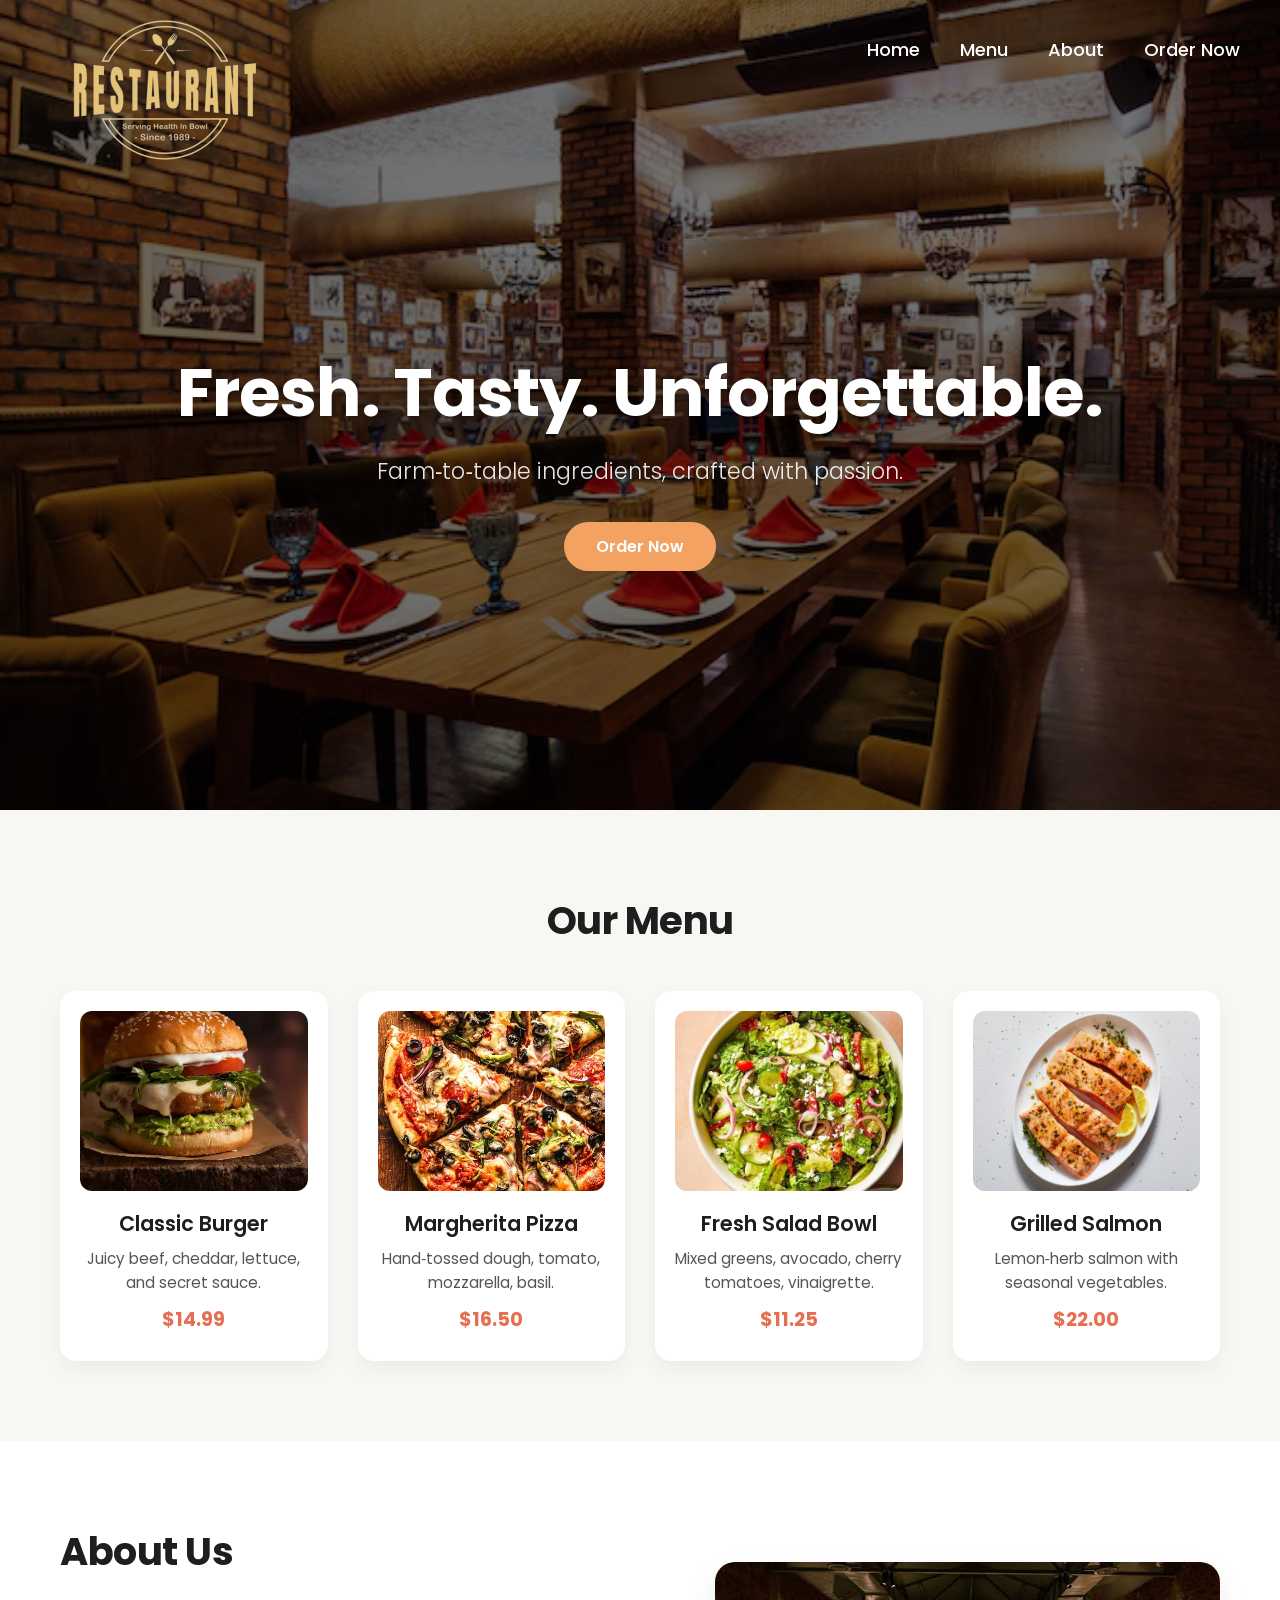
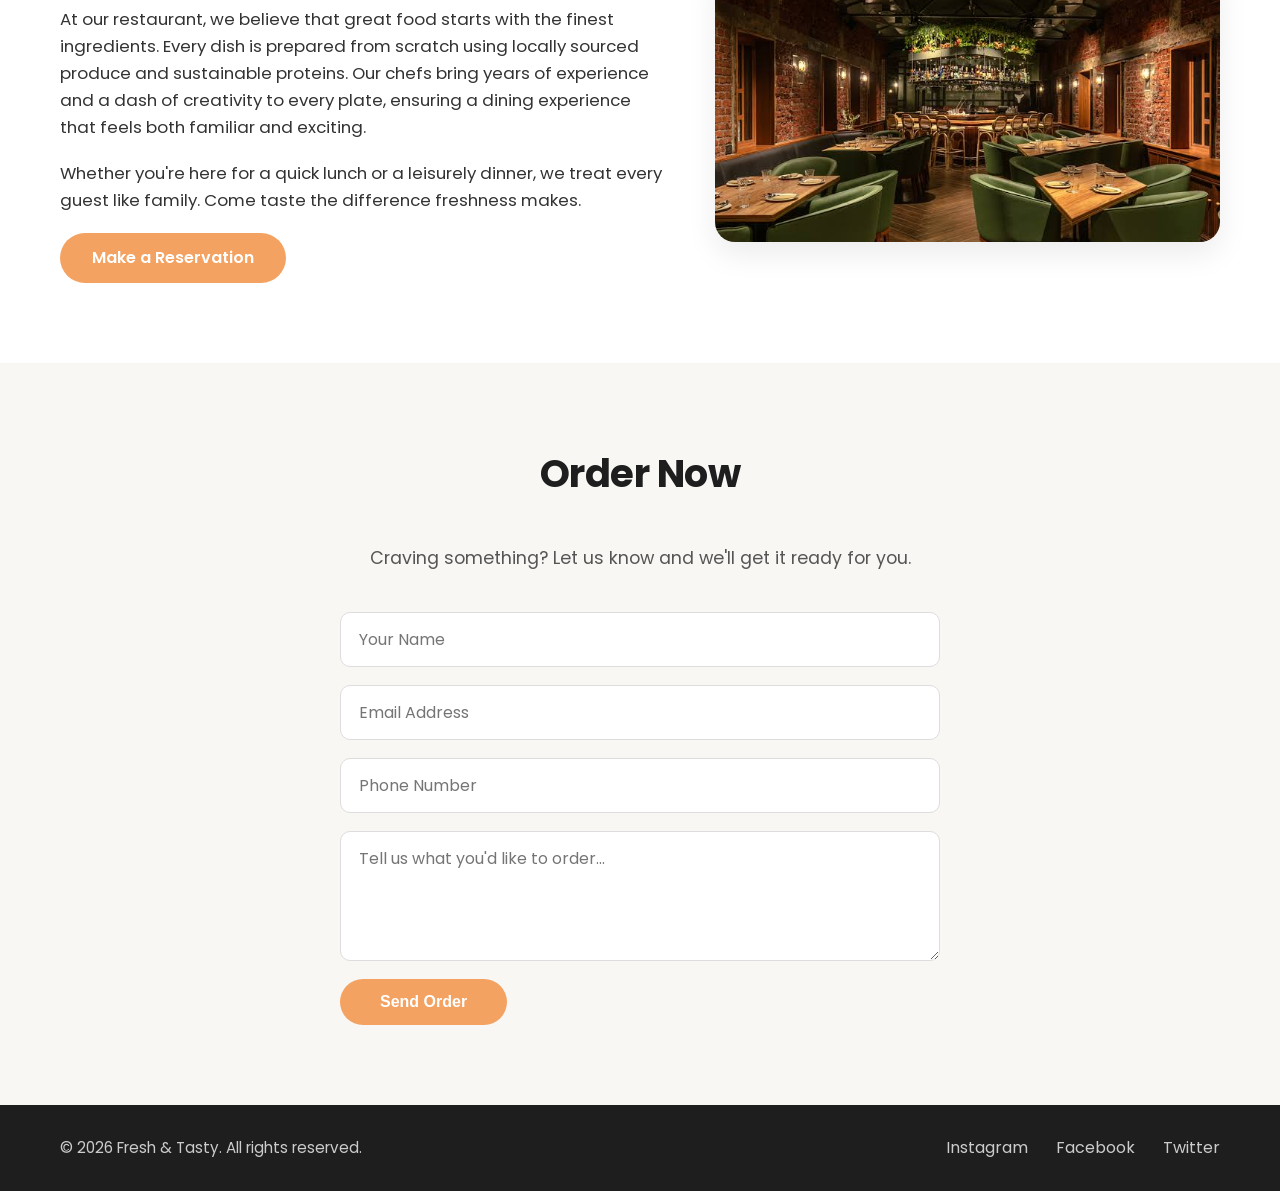
==== index.html @ 949222bb "initial uploading" ====
<!DOCTYPE html>
<html lang="en">
<head>
  <meta charset="UTF-8" />
  <meta name="viewport" content="width=device-width, initial-scale=1.0" />
  <title>Restaurant</title>
  <link rel="stylesheet" href="style.css" />
  <link href="https://fonts.googleapis.com/css2?family=Poppins:wght@300;400;600;700&display=swap" rel="stylesheet" />
</head>
<body>
  <section class="hero" id="home">
    <div class="nav">
      <div class="logo"></div>
      <div class="buttons">
        <a href="#home">Home</a>
        <a href="#menu">Menu</a>
        <a href="#about">About</a>
        <a href="#order">Order Now</a>
      </div>
    </div>
    <div class="hero-content">
      <h1>Fresh. Tasty. Unforgettable.</h1>
      <p>Farm‑to‑table ingredients, crafted with passion.</p>
      <a href="#order" class="btn-primary">Order Now</a>
    </div>
  </section>



  <section class="menu" id="menu">
    <div class="container">
      <h2 class="section-title">Our Menu</h2>
      <div class="menu-grid">
        <div class="menu-item">
          <div class="menu-img" style="background-image: url('burger.webp');"></div>
          <h3>Classic Burger</h3>
          <p>Juicy beef, cheddar, lettuce, and secret sauce.</p>
          <span class="price">$14.99</span>
        </div>
        <div class="menu-item">
          <div class="menu-img" style="background-image: url('pizza.jpg');"></div>
          <h3>Margherita Pizza</h3>
          <p>Hand‑tossed dough, tomato, mozzarella, basil.</p>
          <span class="price">$16.50</span>
        </div>
        <div class="menu-item">
          <div class="menu-img" style="background-image: url('salad.jpg');"></div>
          <h3>Fresh Salad Bowl</h3>
          <p>Mixed greens, avocado, cherry tomatoes, vinaigrette.</p>
          <span class="price">$11.25</span>
        </div>
        <div class="menu-item">
          <div class="menu-img" style="background-image: url('salmon.webp');"></div>
          <h3>Grilled Salmon</h3>
          <p>Lemon‑herb salmon with seasonal vegetables.</p>
          <span class="price">$22.00</span>
        </div>
      </div>
    </div>
  </section>



  <section class="about" id="about">
    <div class="container">
      <div class="about-content">
        <h2 class="section-title">About Us</h2>
        <p>
          At our restaurant, we believe that great food starts with the finest ingredients.
          Every dish is prepared from scratch using locally sourced produce and sustainable
          proteins. Our chefs bring years of experience and a dash of creativity to every plate,
          ensuring a dining experience that feels both familiar and exciting.
        </p>
        <p>
          Whether you're here for a quick lunch or a leisurely dinner, we treat every guest
          like family. Come taste the difference freshness makes.
        </p>
        <a href="#order" class="btn-primary">Make a Reservation</a>
      </div>
      <div class="about-image">
        <div style="background-image: url('about.jpg');"></div>
      </div>
    </div>
  </section>



  <section class="order" id="order">
    <div class="container">
      <h2 class="section-title">Order Now</h2>
      <p class="order-sub">Craving something? Let us know and we'll get it ready for you.</p>
      <form class="order-form">
        <input type="text" placeholder="Your Name" required />
        <input type="email" placeholder="Email Address" required />
        <input type="text" placeholder="Phone Number" />
        <textarea rows="4" placeholder="Tell us what you'd like to order..."></textarea>
        <button type="submit" class="btn-primary">Send Order</button>
      </form>
    </div>
  </section>



  <footer>
    <div class="container">
      <p>&copy; 2026 Fresh & Tasty. All rights reserved.</p>
      <div class="socials">
        <a href="#">Instagram</a>
        <a href="#">Facebook</a>
        <a href="#">Twitter</a>
      </div>
    </div>
  </footer>
</body>
</html>
---- style.css ----
* {
  box-sizing: border-box;
  margin: 0;
  padding: 0;
}

body {
  font-family: 'Poppins', sans-serif;
  line-height: 1.6;
  color: #1e1e1e;
  scroll-behavior: smooth;
}

.container {
  max-width: 1200px;
  margin: 0 auto;
  padding: 0 20px;
}

.section-title {
  font-size: 2.4rem;
  font-weight: 700;
  text-align: center;
  margin-bottom: 2.5rem;
  letter-spacing: -0.5px;
}


.btn-primary {
  display: inline-block;
  background: #f4a261;  
  color: #fff;
  padding: 12px 32px;
  border-radius: 50px;
  text-decoration: none;
  font-weight: 600;
  font-size: 1rem;
  border: none;
  cursor: pointer;
}

.btn-primary:hover {
  background: #e76f51;
  transform: translateY(-2px);
}



.hero {
  position: relative;
  height: 90vh;
  background-image: url(heroimg.avif);
  background-size: cover;
  background-position: center;
  display: flex;
  flex-direction: column;
}

.hero::before {
  content: '';
  position: absolute;
  inset: 0;
  background: rgba(0, 0, 0, 0.55);
  z-index: 1;
}


.nav,
.hero-content {
  position: relative;
  z-index: 2;
}


.nav {
  display: flex;
  justify-content: space-between;
  align-items: center;
  padding: 20px 40px;
  height: 100px;
}

.nav .logo {
  height: 250px;
  width: 250px;
  background-image: url(logo.png);
  background-size: contain;
  background-repeat: no-repeat;
  margin-top: 80px;
}

.nav .buttons {
  display: flex;
  gap: 40px;
}

.nav .buttons a {
  text-decoration: none;
  color: #fff;
  font-size: 18px;
  font-weight: 500;
  transition: color 0.2s;
}

.nav .buttons a:hover {
  color: #f4a261;
}



.hero-content {
  flex: 1;
  display: flex;
  flex-direction: column;
  justify-content: center;
  align-items: center;
  text-align: center;
  color: #fff;
  padding: 0 20px;
}

.hero-content h1 {
  font-size: 4.2rem;
  font-weight: 700;
  margin-bottom: 0.5rem;
  letter-spacing: -1px;
  text-shadow: 0 4px 12px rgba(0,0,0,0.3);
}

.hero-content p {
  font-size: 1.4rem;
  font-weight: 300;
  margin-bottom: 2rem;
  opacity: 0.9;
}



.menu {
  padding: 80px 0;
  background: #f9f7f4;
}

.menu-grid {
  display: grid;
  grid-template-columns: repeat(auto-fit, minmax(240px, 1fr));
  gap: 30px;
}

.menu-item {
  background: #fff;
  border-radius: 16px;
  padding: 20px 20px 25px;
  box-shadow: 0 8px 20px rgba(0,0,0,0.05);
  text-align: center;
  transition: transform 0.25s, box-shadow 0.25s;
}

.menu-item:hover {
  transform: translateY(-6px);
  box-shadow: 0 14px 28px rgba(0,0,0,0.08);
}

.menu-img {
  height: 180px;
  background-size: cover;
  background-position: center;
  border-radius: 12px;
  margin-bottom: 16px;
}

.menu-item h3 {
  font-size: 1.3rem;
  font-weight: 600;
  margin-bottom: 6px;
}

.menu-item p {
  font-size: 0.95rem;
  color: #555;
  margin-bottom: 10px;
}

.menu-item .price {
  font-weight: 700;
  color: #e76f51;
  font-size: 1.2rem;
}



.about {
  padding: 80px 0;
  background: #fff;
}

.about .container {
  display: flex;
  gap: 50px;
  align-items: center;
  flex-wrap: wrap;
}

.about-content {
  flex: 1 1 400px;
}

.about-content .section-title {
  text-align: left;
  margin-bottom: 1.5rem;
}

.about-content p {
  font-size: 1.05rem;
  color: #333;
  margin-bottom: 1.2rem;
}

.about-image {
  flex: 1 1 300px;
  min-height: 280px;
}

.about-image div {
  width: 100%;
  height: 100%;
  min-height: 280px;
  background-size: cover;
  background-position: center;
  border-radius: 20px;
  box-shadow: 0 12px 30px rgba(0,0,0,0.08);
}



.order {
  padding: 80px 0;
  background: #f9f7f4;
}

.order-sub {
  text-align: center;
  font-size: 1.1rem;
  color: #555;
  margin-bottom: 2.5rem;
}

.order-form {
  max-width: 600px;
  margin: 0 auto;
  display: flex;
  flex-direction: column;
  gap: 18px;
}

.order-form input,
.order-form textarea {
  padding: 14px 18px;
  border: 1px solid #ddd;
  border-radius: 10px;
  font-family: inherit;
  font-size: 1rem;
  transition: border-color 0.2s;
}

.order-form input:focus,
.order-form textarea:focus {
  outline: none;
  border-color: #f4a261;
  box-shadow: 0 0 0 3px rgba(244, 162, 97, 0.15);
}

.order-form button {
  align-self: flex-start;
  padding: 14px 40px;
}



footer {
  background: #1e1e1e;
  color: #ccc;
  padding: 30px 0;
}

footer .container {
  display: flex;
  justify-content: space-between;
  align-items: center;
  flex-wrap: wrap;
  gap: 20px;
}

footer p {
  font-size: 0.95rem;
}

footer .socials a {
  color: #ccc;
  text-decoration: none;
  margin-left: 24px;
  font-weight: 400;
  transition: color 0.2s;
}

footer .socials a:hover {
  color: #f4a261;
}


@media (max-width: 768px) {
  .nav {
    flex-direction: column;
    height: auto;
    padding: 15px 20px;
  }
  .nav .logo {
    height: 120px;
    width: 120px;
    margin-top: 0;
  }
  .nav .buttons {
    gap: 20px;
    flex-wrap: wrap;
    justify-content: center;
    margin-top: 8px;
  }
  .nav .buttons a {
    font-size: 16px;
  }

  .hero-content h1 {
    font-size: 2.8rem;
  }
  .hero-content p {
    font-size: 1.1rem;
  }

  .about .container {
    flex-direction: column;
  }
  .about-content .section-title {
    text-align: center;
  }

  .order-form button {
    align-self: center;
  }

  footer .container {
    flex-direction: column;
    text-align: center;
  }
  footer .socials a {
    margin: 0 12px;
  }
}
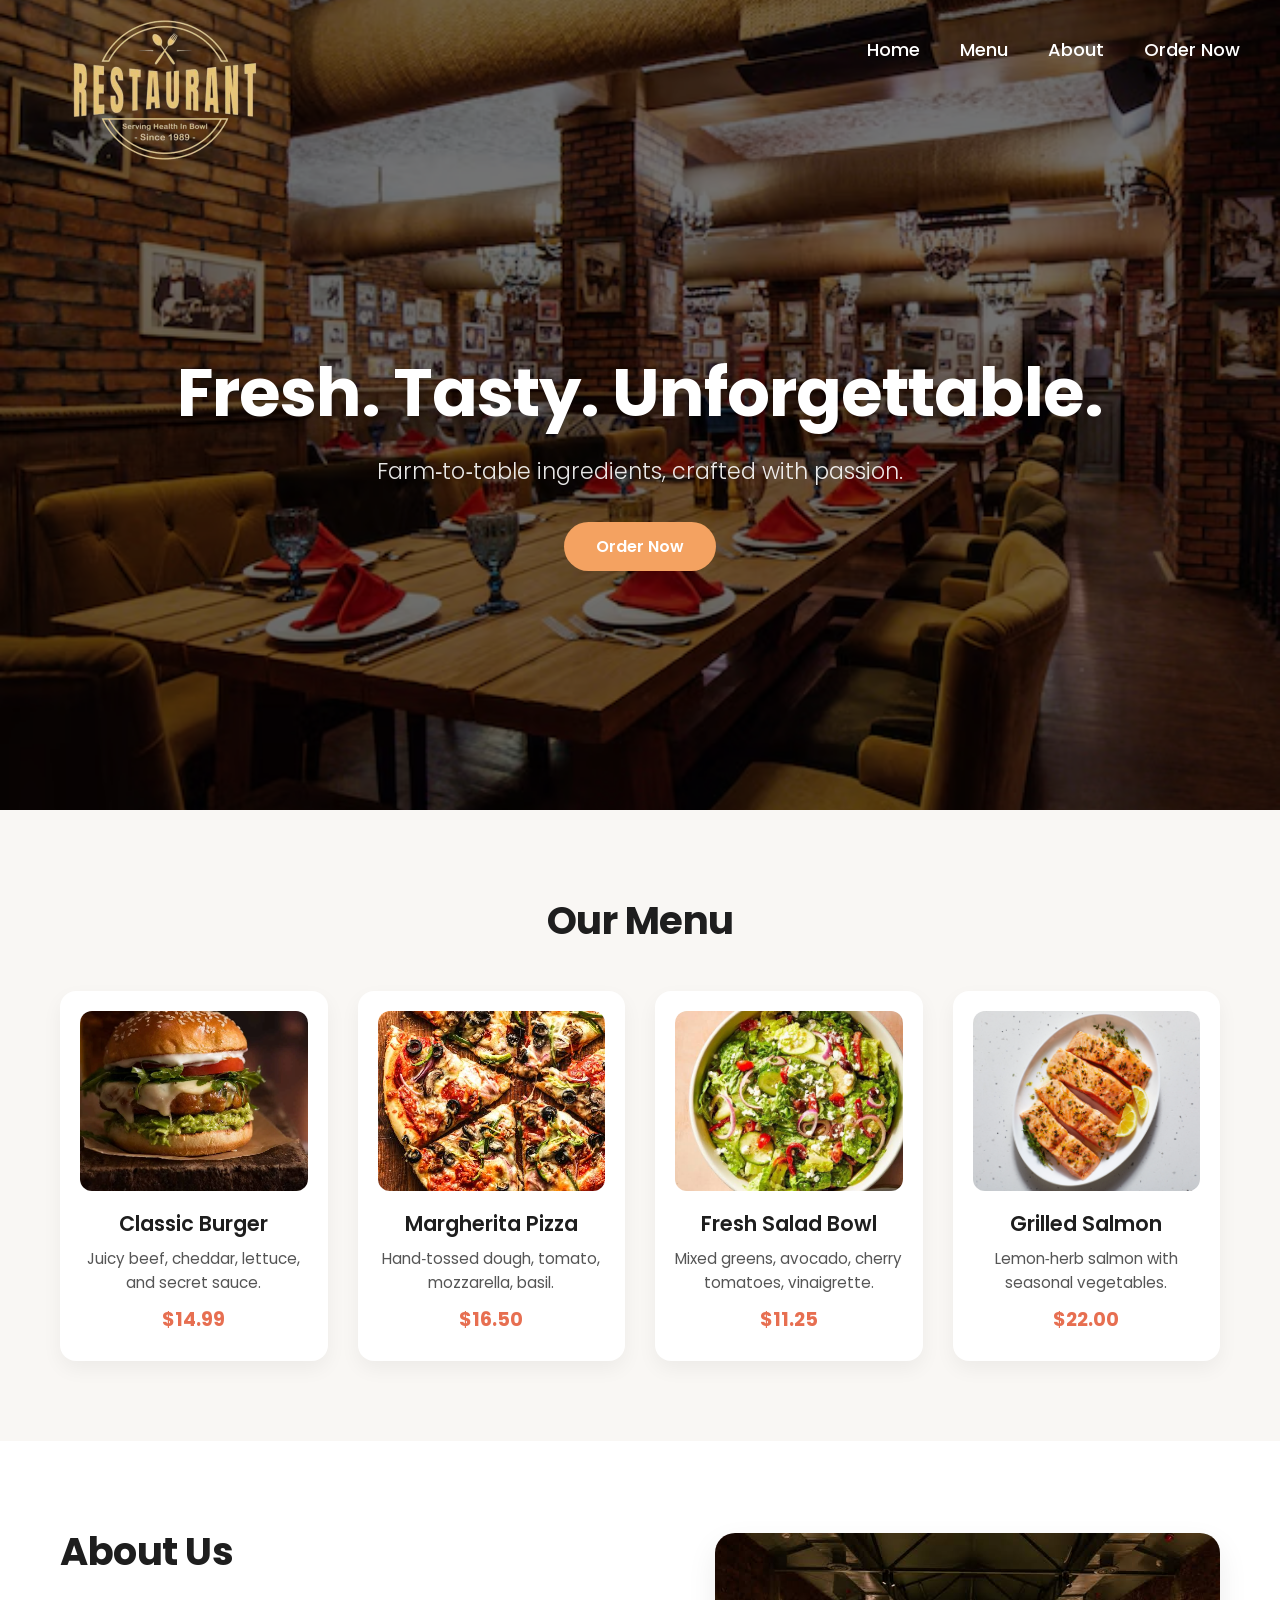
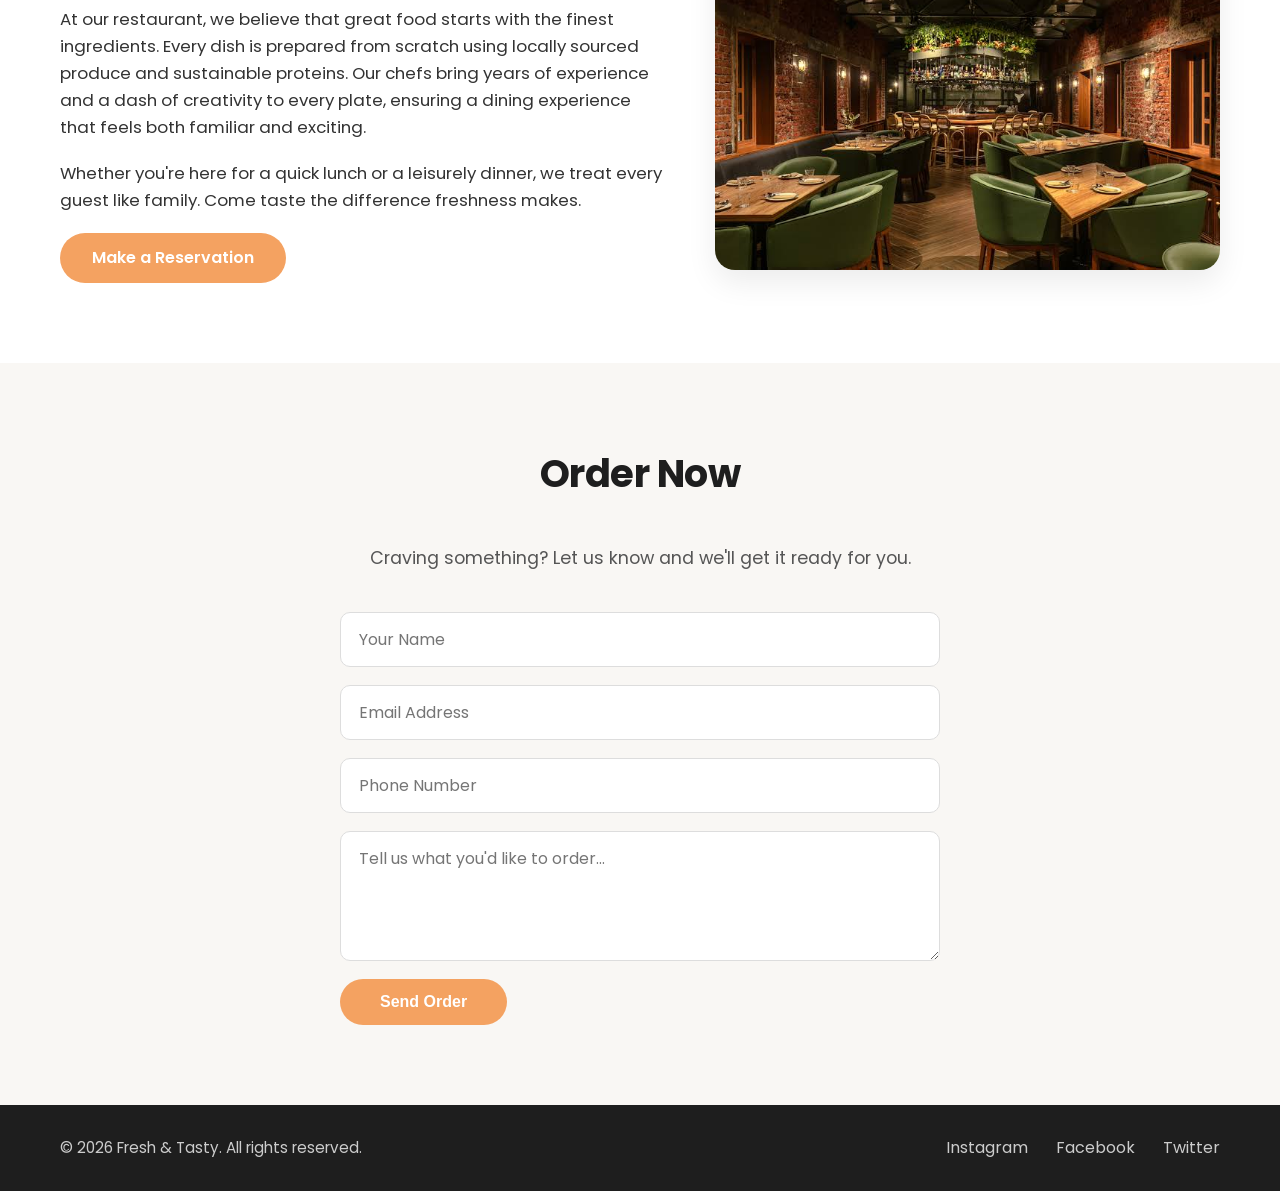
==== commit d8b820d9: "corrected about us image error" ====
--- a/index.html
+++ b/index.html
@@ -78,7 +78,7 @@
         <a href="#order" class="btn-primary">Make a Reservation</a>
       </div>
       <div class="about-image">
-        <div style="background-image: url('about.jpg');"></div>
+        <img src="about.jpg" alt="About Us"/>
       </div>
     </div>
   </section>
--- a/style.css
+++ b/style.css
@@ -25,10 +25,9 @@
   letter-spacing: -0.5px;
 }
 
-
 .btn-primary {
   display: inline-block;
-  background: #f4a261;  
+  background: #f4a261;
   color: #fff;
   padding: 12px 32px;
   border-radius: 50px;
@@ -37,14 +36,13 @@
   font-size: 1rem;
   border: none;
   cursor: pointer;
+  transition: background 0.3s, transform 0.2s;
 }
 
 .btn-primary:hover {
   background: #e76f51;
   transform: translateY(-2px);
 }
-
-
 
 .hero {
   position: relative;
@@ -64,13 +62,11 @@
   z-index: 1;
 }
 
-
 .nav,
 .hero-content {
   position: relative;
   z-index: 2;
 }
-
 
 .nav {
   display: flex;
@@ -89,6 +85,27 @@
   margin-top: 80px;
 }
 
+.nav-toggle {
+  display: none;
+}
+
+.nav-toggle-label {
+  display: none;
+  flex-direction: column;
+  gap: 5px;
+  cursor: pointer;
+  z-index: 3;
+}
+
+.nav-toggle-label span {
+  display: block;
+  width: 30px;
+  height: 3px;
+  background: #fff;
+  border-radius: 3px;
+  transition: 0.3s;
+}
+
 .nav .buttons {
   display: flex;
   gap: 40px;
@@ -106,8 +123,6 @@
   color: #f4a261;
 }
 
-
-
 .hero-content {
   flex: 1;
   display: flex;
@@ -124,7 +139,7 @@
   font-weight: 700;
   margin-bottom: 0.5rem;
   letter-spacing: -1px;
-  text-shadow: 0 4px 12px rgba(0,0,0,0.3);
+  text-shadow: 0 4px 12px rgba(0, 0, 0, 0.3);
 }
 
 .hero-content p {
@@ -134,8 +149,6 @@
   opacity: 0.9;
 }
 
-
-
 .menu {
   padding: 80px 0;
   background: #f9f7f4;
@@ -151,14 +164,14 @@
   background: #fff;
   border-radius: 16px;
   padding: 20px 20px 25px;
-  box-shadow: 0 8px 20px rgba(0,0,0,0.05);
+  box-shadow: 0 8px 20px rgba(0, 0, 0, 0.05);
   text-align: center;
   transition: transform 0.25s, box-shadow 0.25s;
 }
 
 .menu-item:hover {
   transform: translateY(-6px);
-  box-shadow: 0 14px 28px rgba(0,0,0,0.08);
+  box-shadow: 0 14px 28px rgba(0, 0, 0, 0.08);
 }
 
 .menu-img {
@@ -187,8 +200,6 @@
   font-size: 1.2rem;
 }
 
-
-
 .about {
   padding: 80px 0;
   background: #fff;
@@ -221,17 +232,15 @@
   min-height: 280px;
 }
 
-.about-image div {
+.about-image img {
   width: 100%;
   height: 100%;
   min-height: 280px;
-  background-size: cover;
-  background-position: center;
+  object-fit: cover;
   border-radius: 20px;
-  box-shadow: 0 12px 30px rgba(0,0,0,0.08);
-}
-
-
+  box-shadow: 0 12px 30px rgba(0, 0, 0, 0.08);
+  display: block;
+}
 
 .order {
   padding: 80px 0;
@@ -275,8 +284,6 @@
   padding: 14px 40px;
 }
 
-
-
 footer {
   background: #1e1e1e;
   color: #ccc;
@@ -307,26 +314,56 @@
   color: #f4a261;
 }
 
+@media (max-width: 992px) {
+  .section-title {
+    font-size: 2rem;
+  }
+  .hero-content h1 {
+    font-size: 3.5rem;
+  }
+  .nav .buttons {
+    gap: 25px;
+  }
+  .nav .buttons a {
+    font-size: 16px;
+  }
+}
 
 @media (max-width: 768px) {
   .nav {
-    flex-direction: column;
+    flex-wrap: wrap;
     height: auto;
     padding: 15px 20px;
-  }
+    position: relative;
+  }
+
   .nav .logo {
     height: 120px;
     width: 120px;
     margin-top: 0;
   }
+
+  .nav-toggle-label {
+    display: flex;
+  }
+
   .nav .buttons {
-    gap: 20px;
-    flex-wrap: wrap;
-    justify-content: center;
-    margin-top: 8px;
-  }
+    flex-direction: column;
+    align-items: center;
+    gap: 15px;
+    width: 100%;
+    max-height: 0;
+    overflow: hidden;
+    transition: max-height 0.4s ease;
+    margin-top: 10px;
+  }
+
+  .nav-toggle:checked ~ .buttons {
+    max-height: 300px;
+  }
+
   .nav .buttons a {
-    font-size: 16px;
+    font-size: 18px;
   }
 
   .hero-content h1 {
@@ -336,11 +373,22 @@
     font-size: 1.1rem;
   }
 
+  .menu-grid {
+    grid-template-columns: repeat(auto-fit, minmax(200px, 1fr));
+  }
+
   .about .container {
     flex-direction: column;
   }
   .about-content .section-title {
     text-align: center;
+  }
+  .about-image {
+    width: 100%;
+    min-height: auto;
+  }
+  .about-image img {
+    min-height: 200px;
   }
 
   .order-form button {
@@ -354,4 +402,38 @@
   footer .socials a {
     margin: 0 12px;
   }
+}
+
+@media (max-width: 480px) {
+  .hero {
+    height: 80vh;
+  }
+  .hero-content h1 {
+    font-size: 2.2rem;
+  }
+  .hero-content p {
+    font-size: 1rem;
+  }
+  .section-title {
+    font-size: 1.8rem;
+  }
+  .menu-grid {
+    grid-template-columns: 1fr;
+  }
+  .nav .logo {
+    height: 90px;
+    width: 90px;
+  }
+  .btn-primary {
+    padding: 10px 24px;
+    font-size: 0.9rem;
+  }
+  .order-form input,
+  .order-form textarea {
+    font-size: 0.95rem;
+    padding: 12px 14px;
+  }
+  .about-content p {
+    font-size: 0.95rem;
+  }
 }
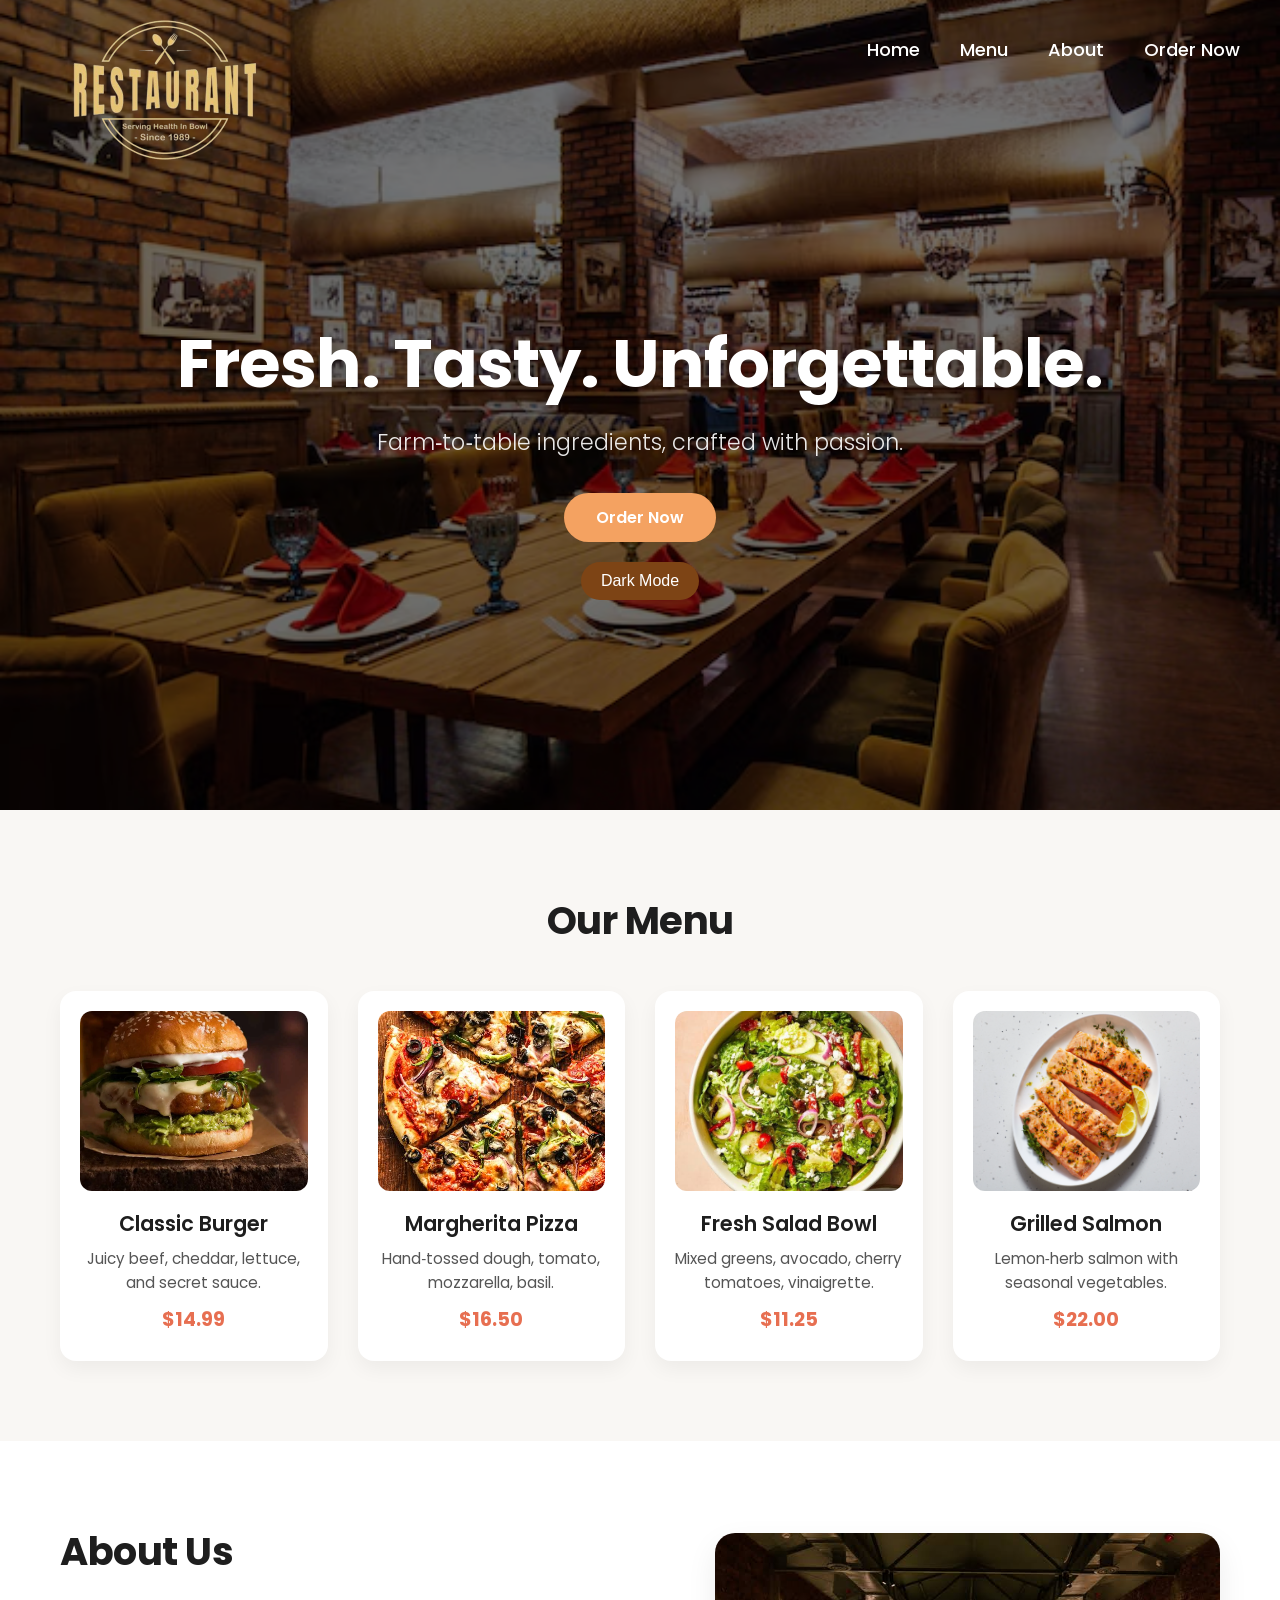
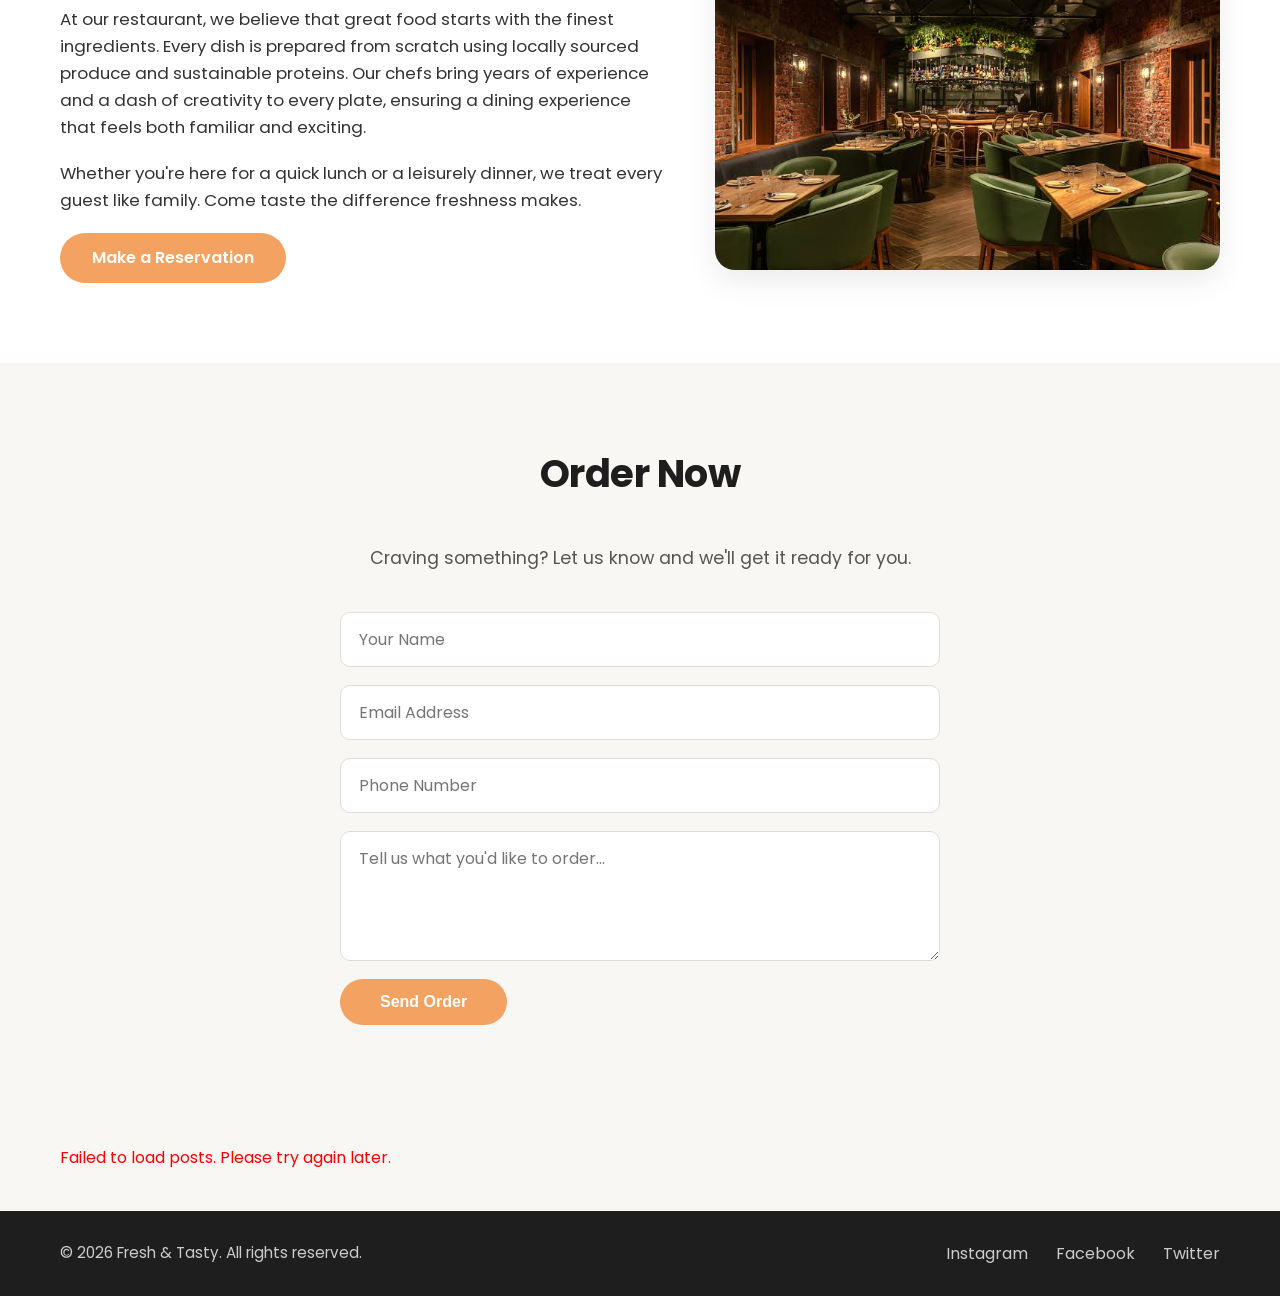
==== commit 6b3d85ff: "added logic through script.js" ====
--- a/index.html
+++ b/index.html
@@ -22,10 +22,9 @@
       <h1>Fresh. Tasty. Unforgettable.</h1>
       <p>Farm‑to‑table ingredients, crafted with passion.</p>
       <a href="#order" class="btn-primary">Order Now</a>
+      <button class="toggle-btn">Dark Mode</button>
     </div>
   </section>
-
-
 
   <section class="menu" id="menu">
     <div class="container">
@@ -59,8 +58,6 @@
     </div>
   </section>
 
-
-
   <section class="about" id="about">
     <div class="container">
       <div class="about-content">
@@ -83,23 +80,25 @@
     </div>
   </section>
 
-
-
   <section class="order" id="order">
     <div class="container">
       <h2 class="section-title">Order Now</h2>
       <p class="order-sub">Craving something? Let us know and we'll get it ready for you.</p>
-      <form class="order-form">
-        <input type="text" placeholder="Your Name" required />
+      <form class="order-form" id="order-form">
+        <input type="text" id="name" placeholder="Your Name" required />
         <input type="email" placeholder="Email Address" required />
         <input type="text" placeholder="Phone Number" />
-        <textarea rows="4" placeholder="Tell us what you'd like to order..."></textarea>
+        <textarea id="order-details" rows="4" placeholder="Tell us what you'd like to order..."></textarea>
         <button type="submit" class="btn-primary">Send Order</button>
       </form>
     </div>
   </section>
 
-
+  <section class="posts" id="posts">
+    <div class="container">
+      <div id="posts-container"></div>
+    </div>
+  </section>
 
   <footer>
     <div class="container">
@@ -111,5 +110,7 @@
       </div>
     </div>
   </footer>
+
+  <script src="script.js"></script>
 </body>
 </html>
--- a/style.css
+++ b/style.css
@@ -9,6 +9,7 @@
   line-height: 1.6;
   color: #1e1e1e;
   scroll-behavior: smooth;
+  transition: background 0.3s, color 0.3s;
 }
 
 .container {
@@ -85,27 +86,6 @@
   margin-top: 80px;
 }
 
-.nav-toggle {
-  display: none;
-}
-
-.nav-toggle-label {
-  display: none;
-  flex-direction: column;
-  gap: 5px;
-  cursor: pointer;
-  z-index: 3;
-}
-
-.nav-toggle-label span {
-  display: block;
-  width: 30px;
-  height: 3px;
-  background: #fff;
-  border-radius: 3px;
-  transition: 0.3s;
-}
-
 .nav .buttons {
   display: flex;
   gap: 40px;
@@ -147,6 +127,23 @@
   font-weight: 300;
   margin-bottom: 2rem;
   opacity: 0.9;
+}
+
+.toggle-btn {
+  background-color: #7d4415;
+  color: #fff;
+  border: none;
+  margin-top: 20px;
+  padding: 10px 20px;
+  border-radius: 50px;
+  cursor: pointer;
+  font-size: 1rem;
+  transition: background-color 0.3s, transform 0.2s;
+}
+
+.toggle-btn:hover {
+  background-color: #603613;
+  transform: translateY(-2px);
 }
 
 .menu {
@@ -314,6 +311,59 @@
   color: #f4a261;
 }
 
+body.dark-mode {
+  background: #1a1a1a;
+  color: #f0f0f0;
+}
+body.dark-mode .menu {
+  background: #2a2a2a;
+}
+body.dark-mode .menu-item {
+  background: #333;
+  color: #eee;
+}
+body.dark-mode .menu-item p {
+  color: #ccc;
+}
+body.dark-mode .about {
+  background: #222;
+}
+body.dark-mode .order {
+  background: #2a2a2a;
+}
+body.dark-mode .order-form input,
+body.dark-mode .order-form textarea {
+  background: #444;
+  color: #fff;
+  border-color: #666;
+}
+body.dark-mode .order-form input:focus,
+body.dark-mode .order-form textarea:focus {
+  border-color: #f4a261;
+}
+body.dark-mode .section-title {
+  color: #f4a261;
+}
+body.dark-mode .about-content p {
+  color: #ccc;
+}
+body.dark-mode footer {
+  background: #111;
+}
+body.dark-mode .hero::before {
+  background: rgba(0, 0, 0, 0.75);
+}
+
+.confirmation-message {
+  background: #4caf50;
+  color: white;
+  padding: 15px 20px;
+  border-radius: 10px;
+  margin-top: 20px;
+  text-align: center;
+  font-weight: 600;
+}
+
 @media (max-width: 992px) {
   .section-title {
     font-size: 2rem;
@@ -334,49 +384,28 @@
     flex-wrap: wrap;
     height: auto;
     padding: 15px 20px;
-    position: relative;
-  }
-
+  }
   .nav .logo {
     height: 120px;
     width: 120px;
     margin-top: 0;
   }
-
-  .nav-toggle-label {
-    display: flex;
-  }
-
   .nav .buttons {
     flex-direction: column;
     align-items: center;
     gap: 15px;
     width: 100%;
-    max-height: 0;
-    overflow: hidden;
-    transition: max-height 0.4s ease;
     margin-top: 10px;
   }
-
-  .nav-toggle:checked ~ .buttons {
-    max-height: 300px;
-  }
-
-  .nav .buttons a {
-    font-size: 18px;
-  }
-
   .hero-content h1 {
     font-size: 2.8rem;
   }
   .hero-content p {
     font-size: 1.1rem;
   }
-
   .menu-grid {
     grid-template-columns: repeat(auto-fit, minmax(200px, 1fr));
   }
-
   .about .container {
     flex-direction: column;
   }
@@ -390,11 +419,9 @@
   .about-image img {
     min-height: 200px;
   }
-
   .order-form button {
     align-self: center;
   }
-
   footer .container {
     flex-direction: column;
     text-align: center;
@@ -436,4 +463,23 @@
   .about-content p {
     font-size: 0.95rem;
   }
+}
+
+.posts{
+  padding: 40px 0;
+  background: #f9f7f4;
+}
+body.dark-mode .posts{
+  background: #2a2a2a;
+}
+
+body.dark-mode #posts-container {
+  color: #f0f0f0;  
+}
+body.dark-mode #posts-container li {
+  color: #f0f0f0;
+  border-bottom: 1px solid #444;
+}
+body.dark-mode #posts-container h3 {
+  color: #f4a261;
 }
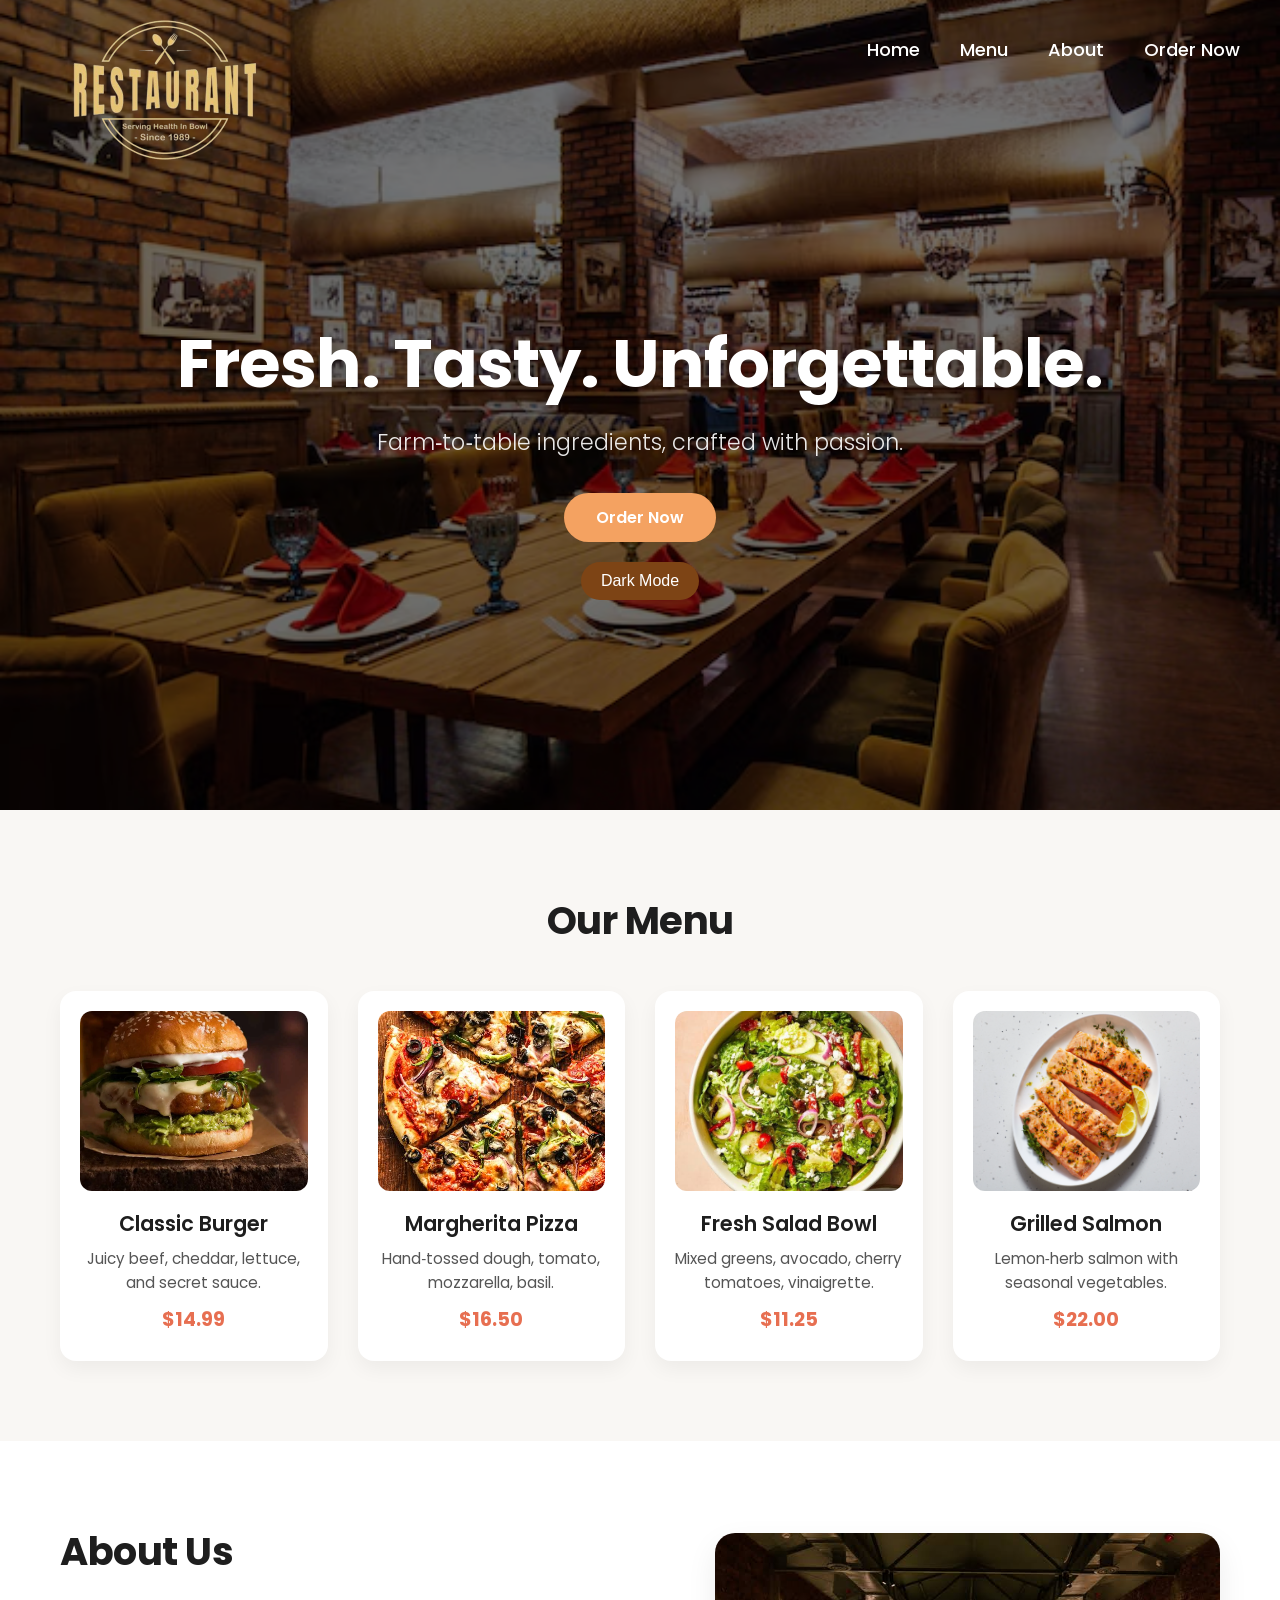
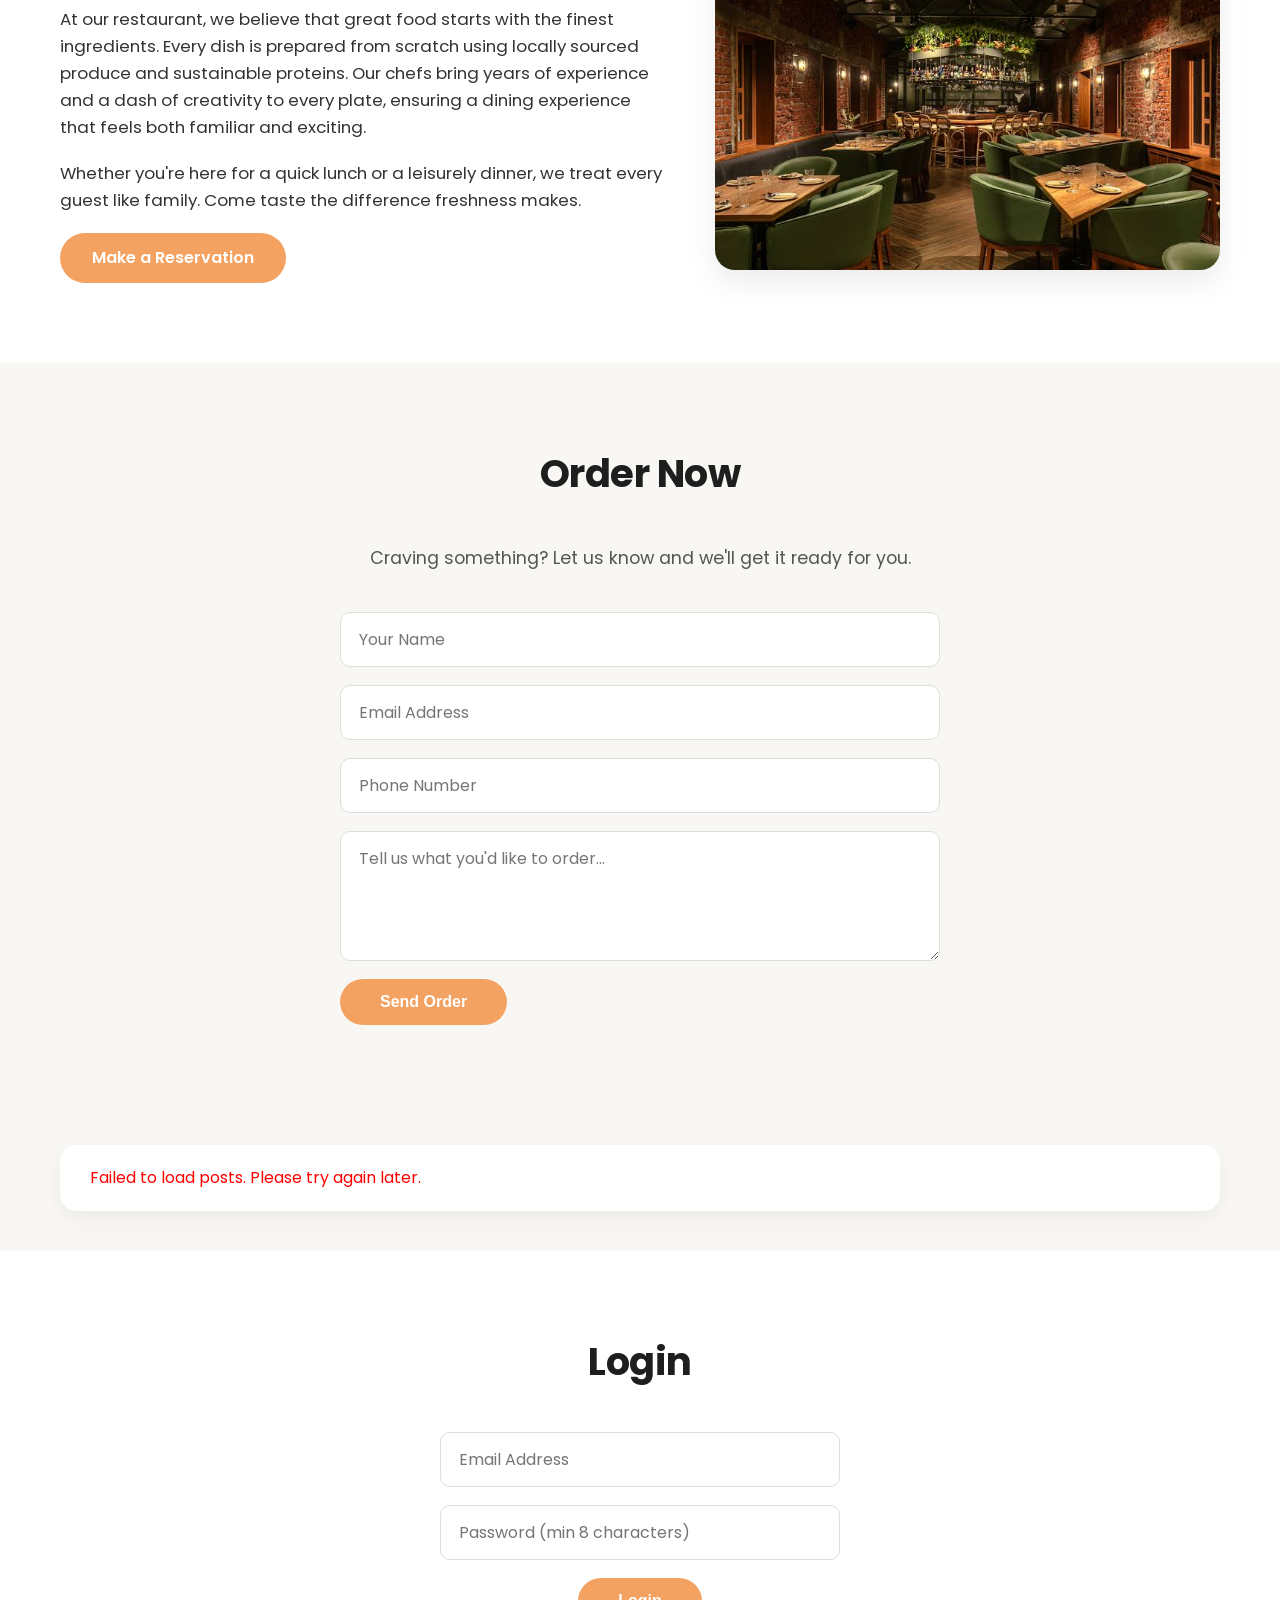
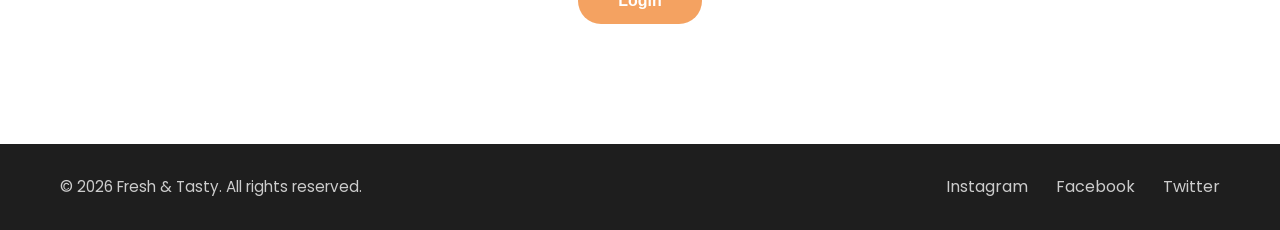
==== commit 1fe471fb: "added login form at bottom" ====
--- a/index.html
+++ b/index.html
@@ -1,5 +1,6 @@
 <!DOCTYPE html>
 <html lang="en">
+
 <head>
   <meta charset="UTF-8" />
   <meta name="viewport" content="width=device-width, initial-scale=1.0" />
@@ -7,6 +8,7 @@
   <link rel="stylesheet" href="style.css" />
   <link href="https://fonts.googleapis.com/css2?family=Poppins:wght@300;400;600;700&display=swap" rel="stylesheet" />
 </head>
+
 <body>
   <section class="hero" id="home">
     <div class="nav">
@@ -75,7 +77,7 @@
         <a href="#order" class="btn-primary">Make a Reservation</a>
       </div>
       <div class="about-image">
-        <img src="about.jpg" alt="About Us"/>
+        <img src="about.jpg" alt="About Us" />
       </div>
     </div>
   </section>
@@ -100,6 +102,18 @@
     </div>
   </section>
 
+  <section class="login" id="login">
+    <div class="container">
+      <h2 class="section-title">Login</h2>
+      <form class="login-form" id="login-form">
+        <input type="email" id="login-email" placeholder="Email Address" required />
+        <input type="password" id="login-password" placeholder="Password (min 8 characters)" required />
+        <button type="submit" class="btn-primary">Login</button>
+      </form>
+      <div id="login-message"></div>
+    </div>
+  </section>
+
   <footer>
     <div class="container">
       <p>&copy; 2026 Fresh & Tasty. All rights reserved.</p>
@@ -113,4 +127,5 @@
 
   <script src="script.js"></script>
 </body>
+
 </html>
--- a/style.css
+++ b/style.css
@@ -469,17 +469,128 @@
   padding: 40px 0;
   background: #f9f7f4;
 }
+
+#posts-container {
+  background: #fff;
+  border-radius: 16px;
+  padding: 20px 30px;
+  box-shadow: 0 8px 20px rgba(0,0,0,0.05);
+}
+
+#posts-container h3 {
+  font-size: 1.5rem;
+  font-weight: 600;
+  color: #1e1e1e;
+  margin-bottom: 1rem;
+  border-bottom: 2px solid #f4a261;
+  padding-bottom: 0.5rem;
+}
+
+#posts-container ul {
+  list-style: none;
+  padding: 0;
+}
+
+#posts-container li {
+  padding: 12px 0;
+  border-bottom: 1px solid #eee;
+}
+
+#posts-container li:last-child {
+  border-bottom: none;
+}
+
+#posts-container li strong {
+  display: block;
+  font-size: 1.1rem;
+  color: #1e1e1e;
+}
+
+#posts-container li small {
+  display: block;
+  color: #666;
+  font-size: 0.9rem;
+  margin-top: 4px;
+}
+
 body.dark-mode .posts{
   background: #2a2a2a;
 }
 
 body.dark-mode #posts-container {
-  color: #f0f0f0;  
+  color: #ccc;  
+  background: #444;
 }
 body.dark-mode #posts-container li {
-  color: #f0f0f0;
   border-bottom: 1px solid #444;
 }
+
 body.dark-mode #posts-container h3 {
   color: #f4a261;
-}+}
+
+body.dark-mode #posts-container li small{
+  color: #ccc;
+}
+
+.login {
+  padding: 80px 0;
+  background: #fff;
+}
+
+.login-form {
+  max-width: 400px;
+  margin: 0 auto;
+  display: flex;
+  flex-direction: column;
+  gap: 18px;
+}
+
+.login-form input {
+  padding: 14px 18px;
+  border: 1px solid #ddd;
+  border-radius: 10px;
+  font-family: inherit;
+  font-size: 1rem;
+}
+
+.login-form input:focus {
+  outline: none;
+  border-color: #f4a261;
+  box-shadow: 0 0 0 3px rgba(244, 162, 97, 0.15);
+}
+
+.login-form button {
+  align-self: center;
+  padding: 14px 40px;
+}
+
+#login-message {
+  text-align: center;
+  margin-top: 20px;
+  font-weight: 600;
+  padding: 10px;
+  border-radius: 8px;
+}
+
+#login-message.success {
+  background: #4caf50;
+  color: white;
+}
+
+#login-message.error {
+  background: #f44336;
+  color: white;
+}
+
+body.dark-mode .login{
+  background: #2a2a2a;
+}
+body.dark-mode .login-form input {
+  background: #444;
+  color: #fff;
+  border-color: #666;
+}
+body.dark-mode .login-form input:focus {
+  border-color: #f4a261;
+}
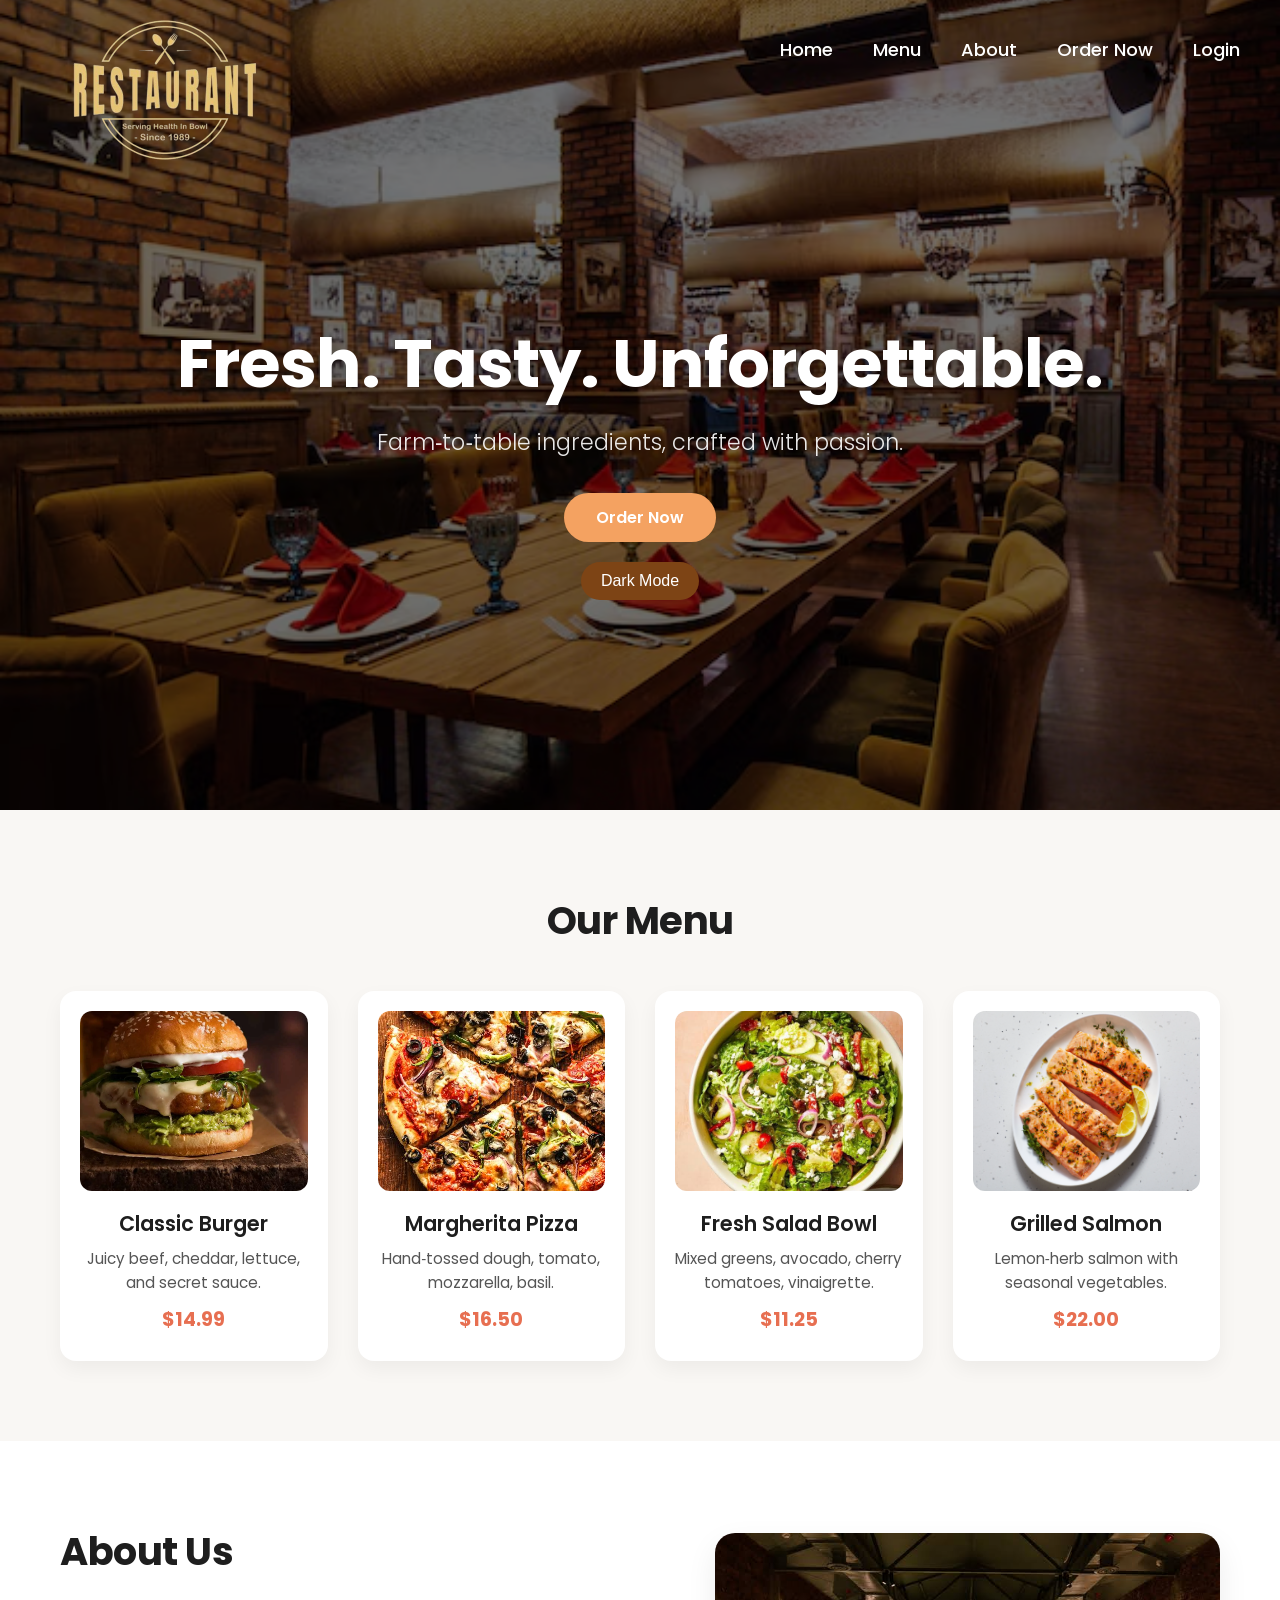
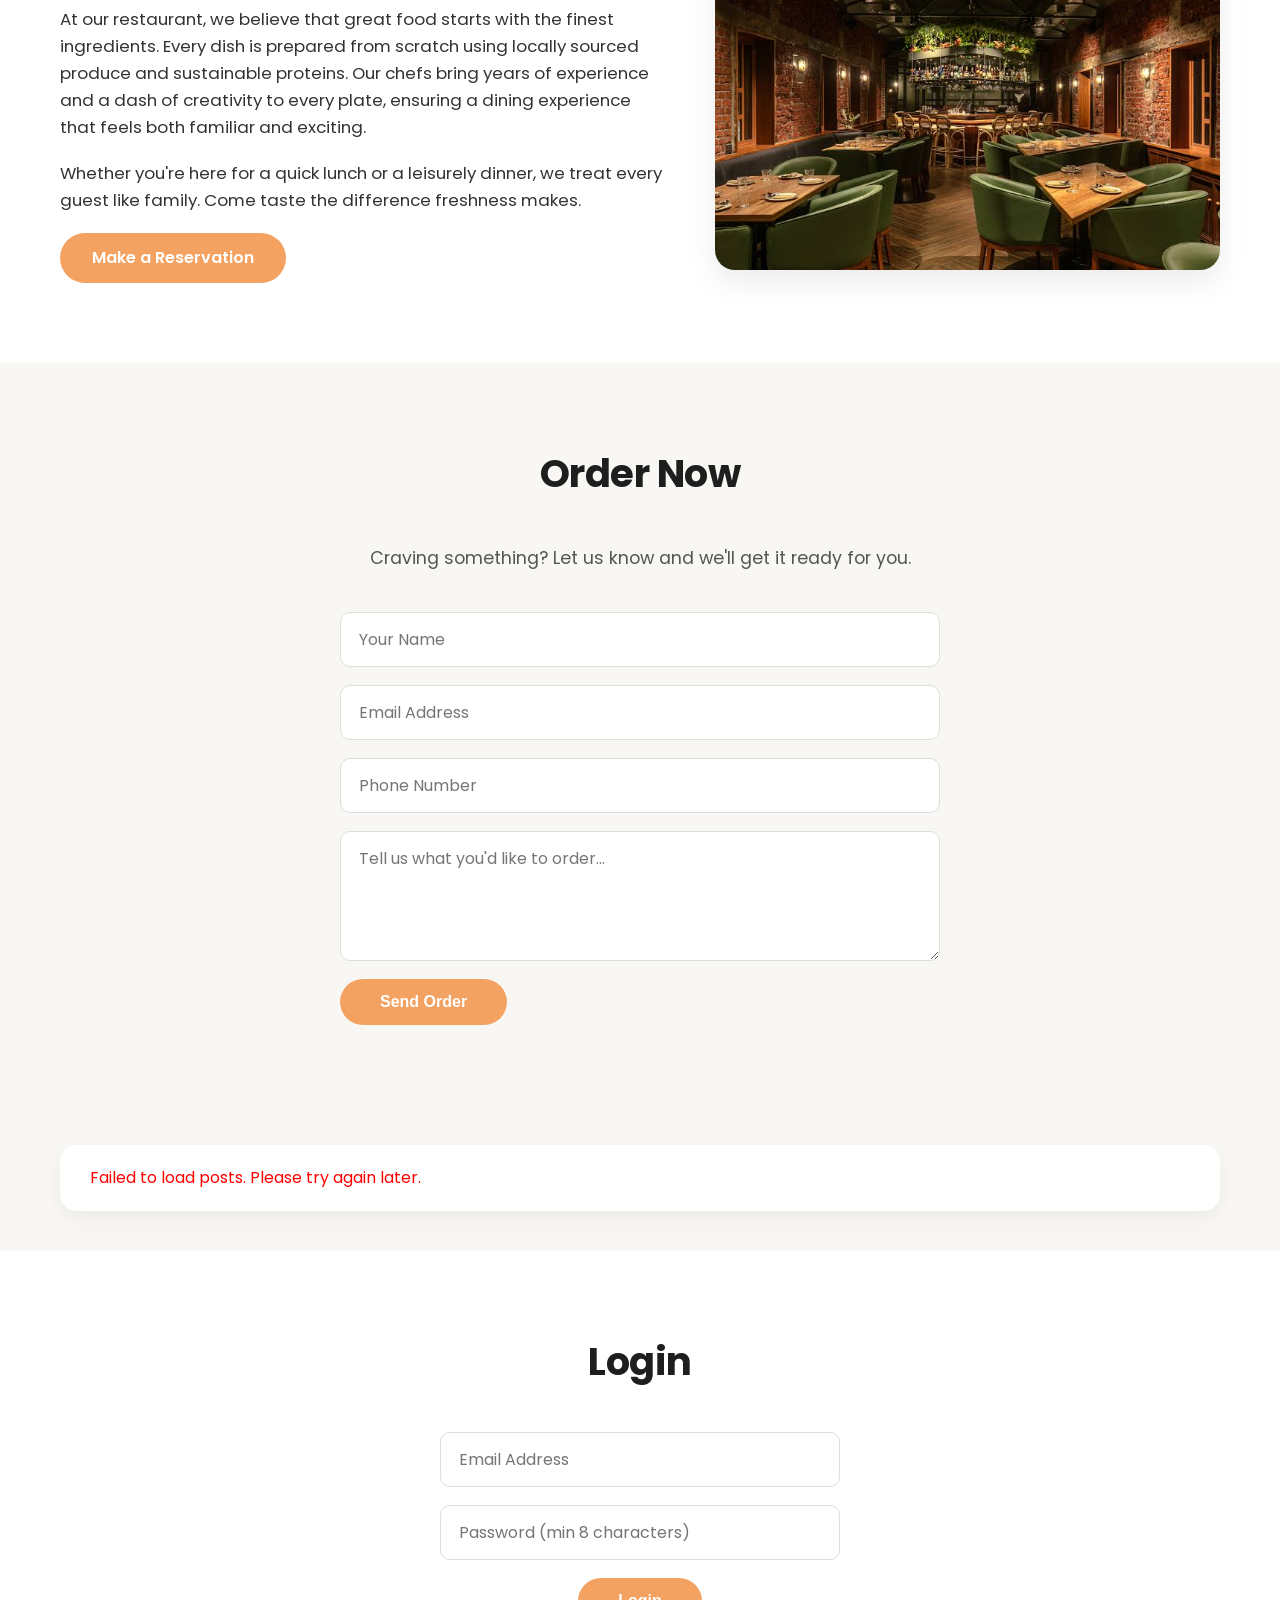
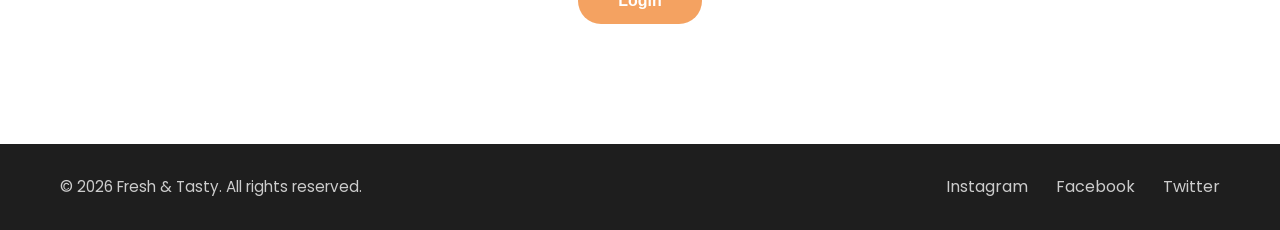
==== commit 6ff6dac9: "added login button in navbar" ====
--- a/index.html
+++ b/index.html
@@ -18,6 +18,7 @@
         <a href="#menu">Menu</a>
         <a href="#about">About</a>
         <a href="#order">Order Now</a>
+        <a href="#login">Login</a>
       </div>
     </div>
     <div class="hero-content">
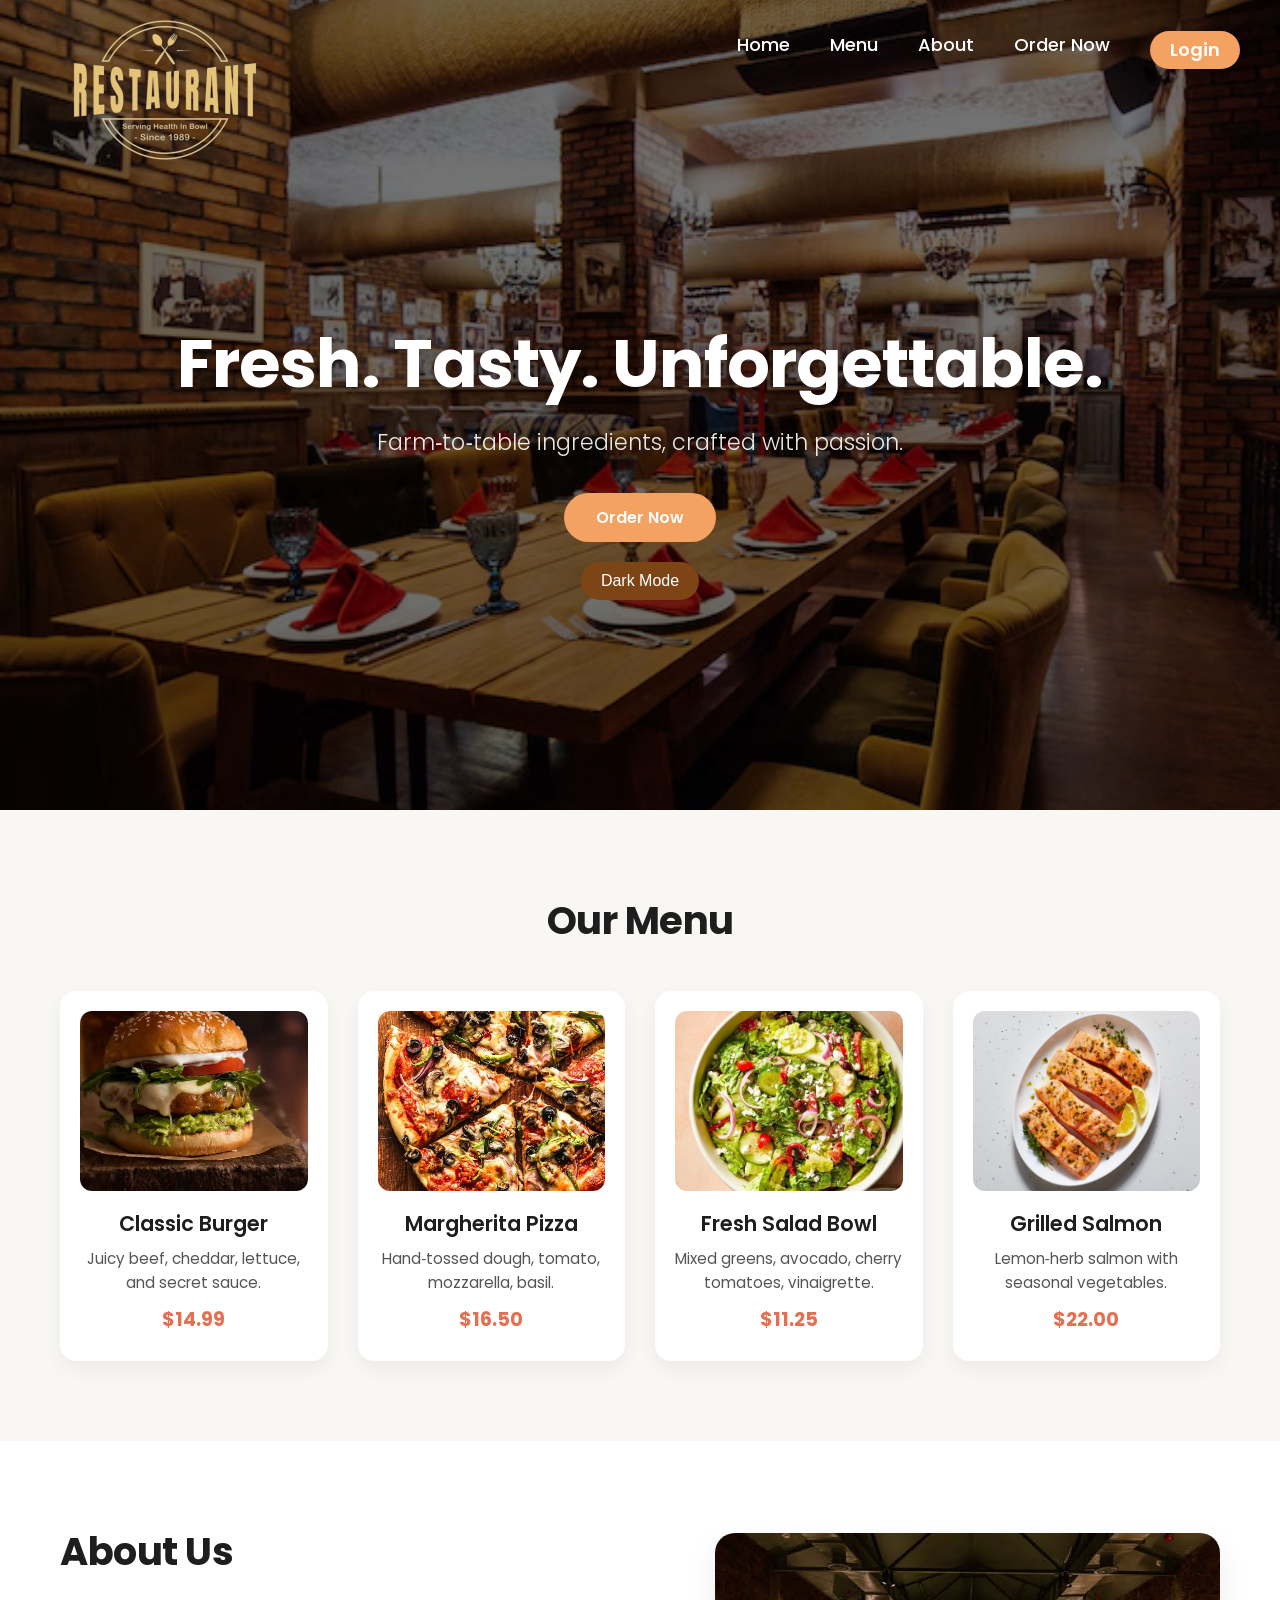
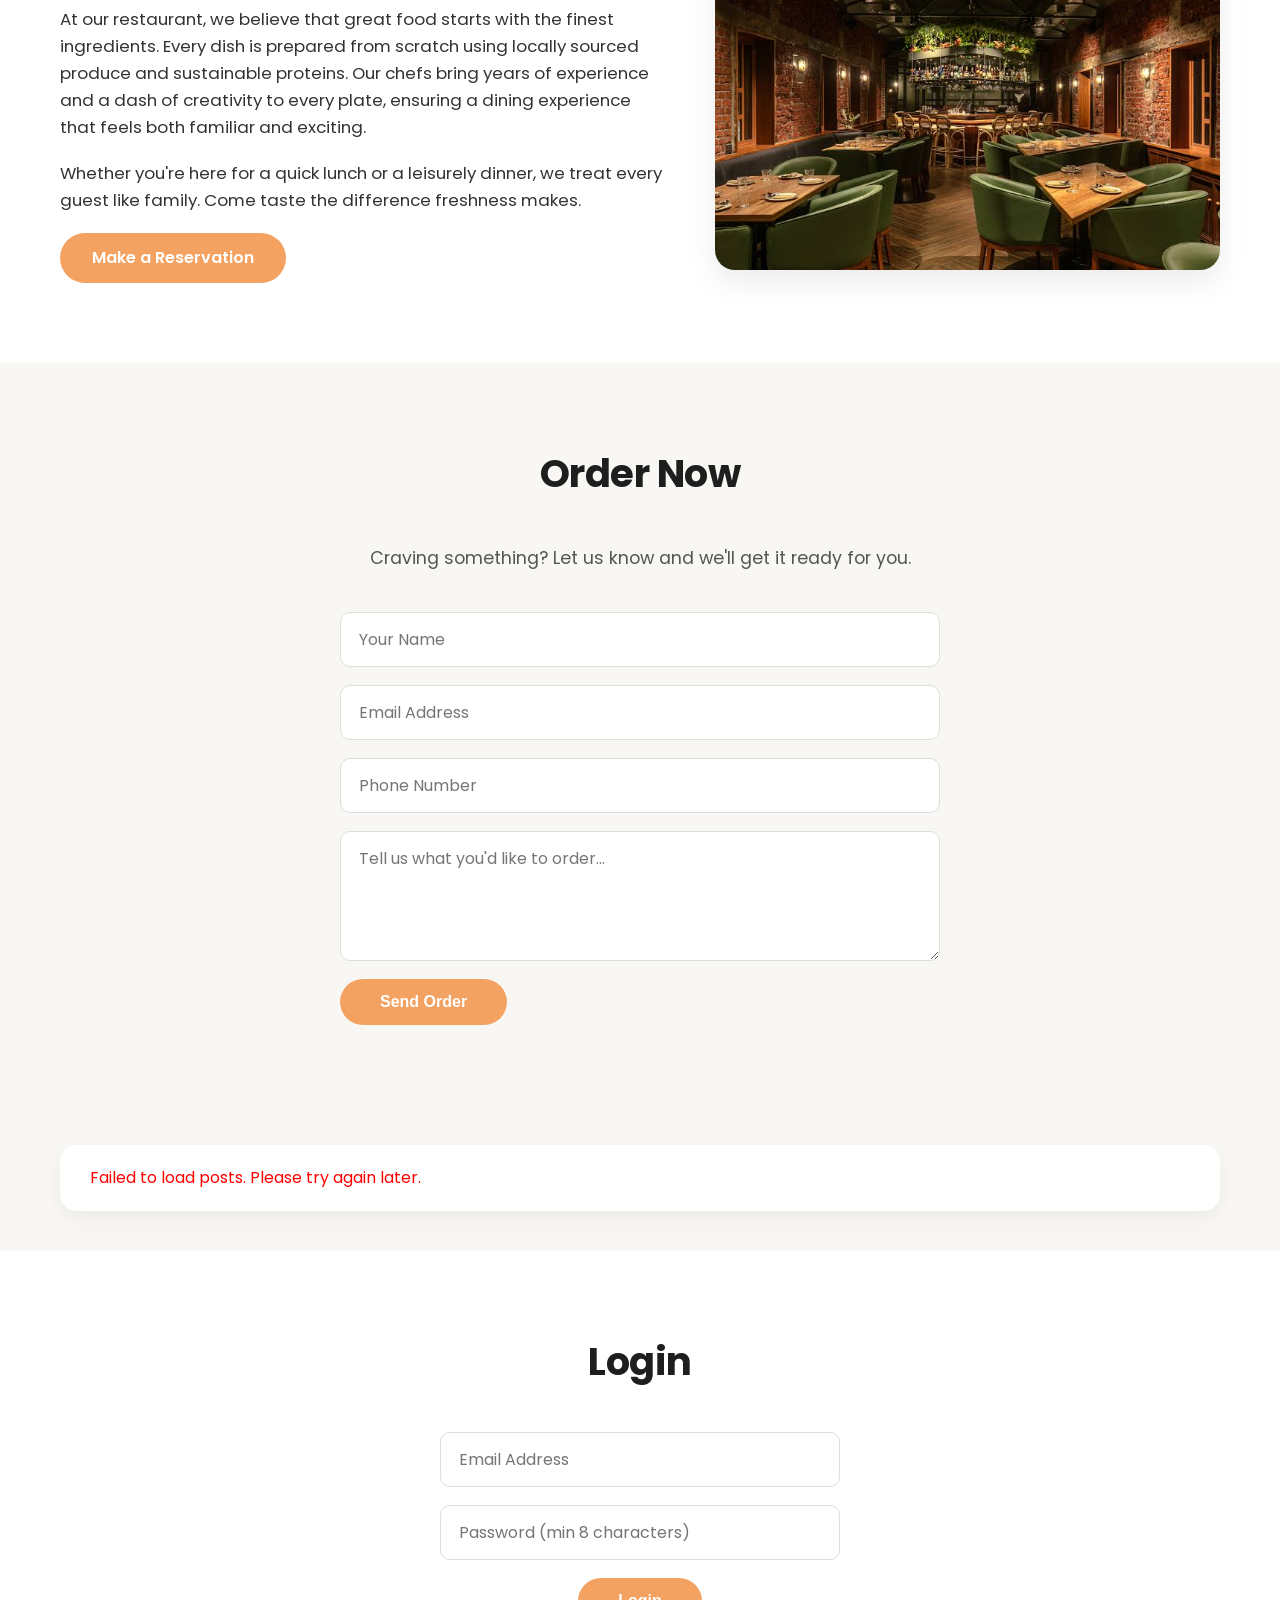
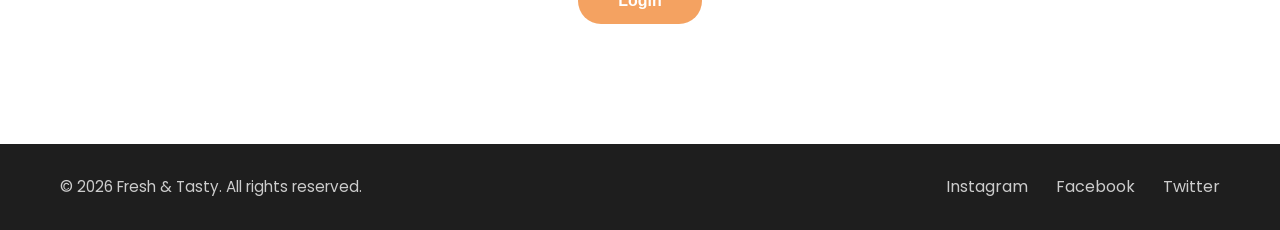
==== commit a93af101: "login button styled" ====
--- a/index.html
+++ b/index.html
@@ -18,7 +18,7 @@
         <a href="#menu">Menu</a>
         <a href="#about">About</a>
         <a href="#order">Order Now</a>
-        <a href="#login">Login</a>
+        <a href="#login" id="login-button">Login</a>
       </div>
     </div>
     <div class="hero-content">
--- a/style.css
+++ b/style.css
@@ -99,8 +99,20 @@
   transition: color 0.2s;
 }
 
+.nav .buttons #login-button {
+  background: #f4a261;
+  color: #fff;
+  padding: 5px 20px;
+  border-radius: 50px;
+  font-weight: 600;
+  
+}
+
 .nav .buttons a:hover {
   color: #f4a261;
+}
+.nav .buttons #login-button:hover {
+  background: #e76f51;
 }
 
 .hero-content {
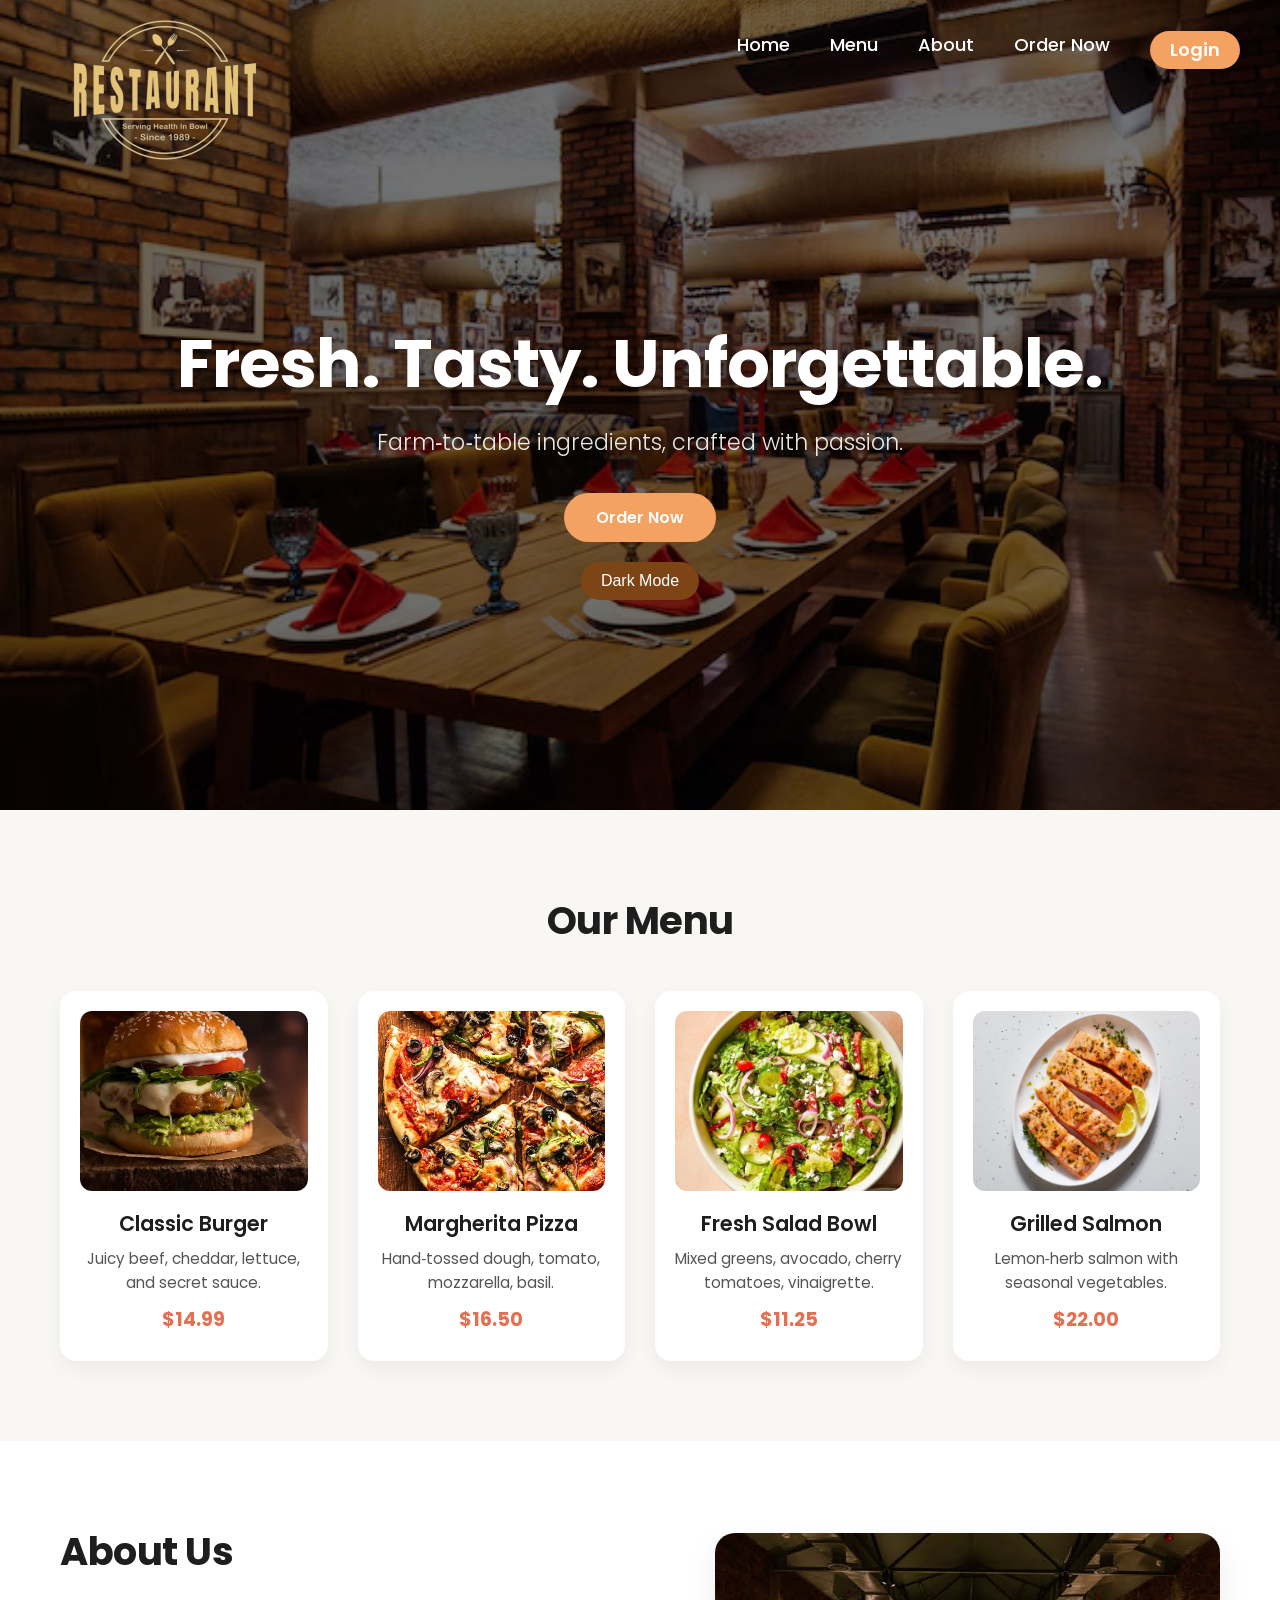
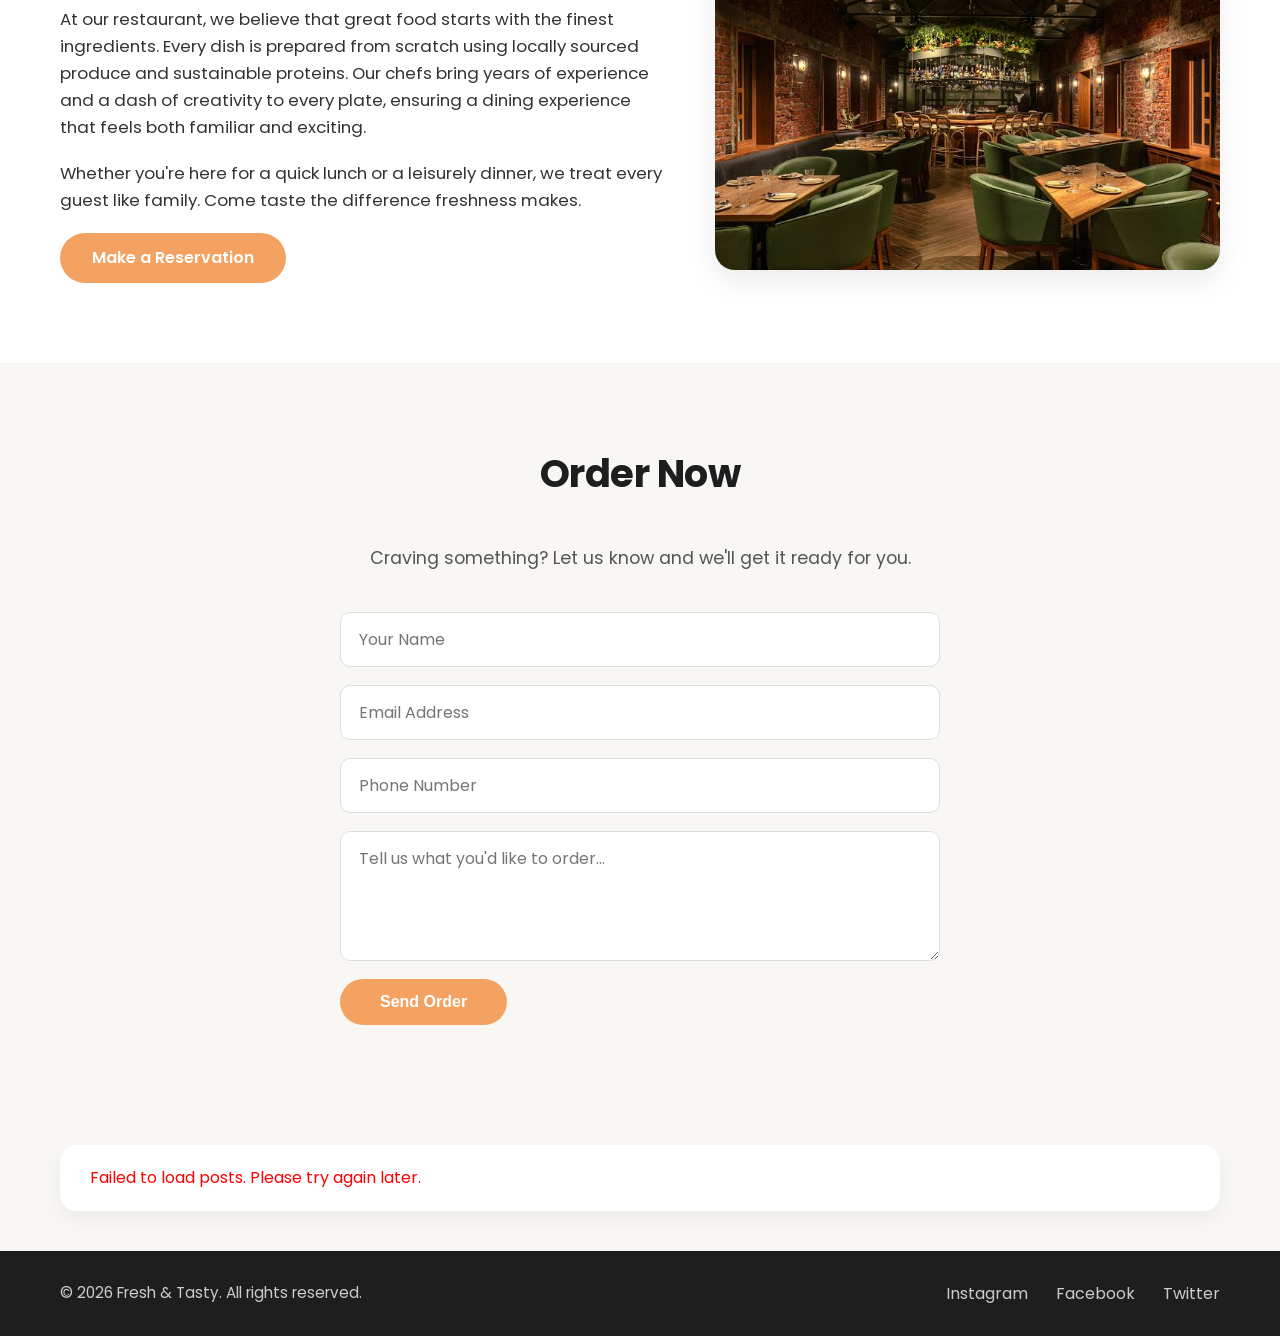
==== commit c3ea221c: "made separate page for login" ====
--- a/index.html
+++ b/index.html
@@ -18,7 +18,7 @@
         <a href="#menu">Menu</a>
         <a href="#about">About</a>
         <a href="#order">Order Now</a>
-        <a href="#login" id="login-button">Login</a>
+        <a href="login.html" id="login-button">Login</a>
       </div>
     </div>
     <div class="hero-content">
@@ -103,18 +103,6 @@
     </div>
   </section>
 
-  <section class="login" id="login">
-    <div class="container">
-      <h2 class="section-title">Login</h2>
-      <form class="login-form" id="login-form">
-        <input type="email" id="login-email" placeholder="Email Address" required />
-        <input type="password" id="login-password" placeholder="Password (min 8 characters)" required />
-        <button type="submit" class="btn-primary">Login</button>
-      </form>
-      <div id="login-message"></div>
-    </div>
-  </section>
-
   <footer>
     <div class="container">
       <p>&copy; 2026 Fresh & Tasty. All rights reserved.</p>
--- a/style.css
+++ b/style.css
@@ -606,3 +606,69 @@
 body.dark-mode .login-form input:focus {
   border-color: #f4a261;
 }
+
+.login-page {
+  display: flex;
+  justify-content: center;
+  align-items: center;
+  min-height: 100vh;
+  background: #f9f7f4;
+}
+
+.login-box {
+  background: #fff;
+  padding: 40px 50px;
+  border-radius: 16px;
+  box-shadow: 0 8px 20px rgba(0,0,0,0.08);
+  width: 100%;
+  max-width: 400px;
+  text-align: center;
+}
+
+.login-box h2 {
+  margin-bottom: 25px;
+  font-size: 2rem;
+  color: #1e1e1e;
+}
+
+#login-form {
+  display: flex;
+  flex-direction: column;
+  gap: 18px;
+}
+
+#login-form input {
+  padding: 14px 18px;
+  border: 1px solid #ddd;
+  border-radius: 10px;
+  font-family: inherit;
+  font-size: 1rem;
+}
+
+#login-form input:focus {
+  outline: none;
+  border-color: #f4a261;
+  box-shadow: 0 0 0 3px rgba(244, 162, 97, 0.15);
+}
+
+#login-form button {
+  padding: 14px 40px;
+  align-self: center;
+}
+
+#login-message {
+  margin-top: 20px;
+  font-weight: 600;
+  padding: 10px;
+  border-radius: 8px;
+}
+
+#login-message.success {
+  background: #4caf50;
+  color: white;
+}
+
+#login-message.error {
+  background: #f44336;
+  color: white;
+}
